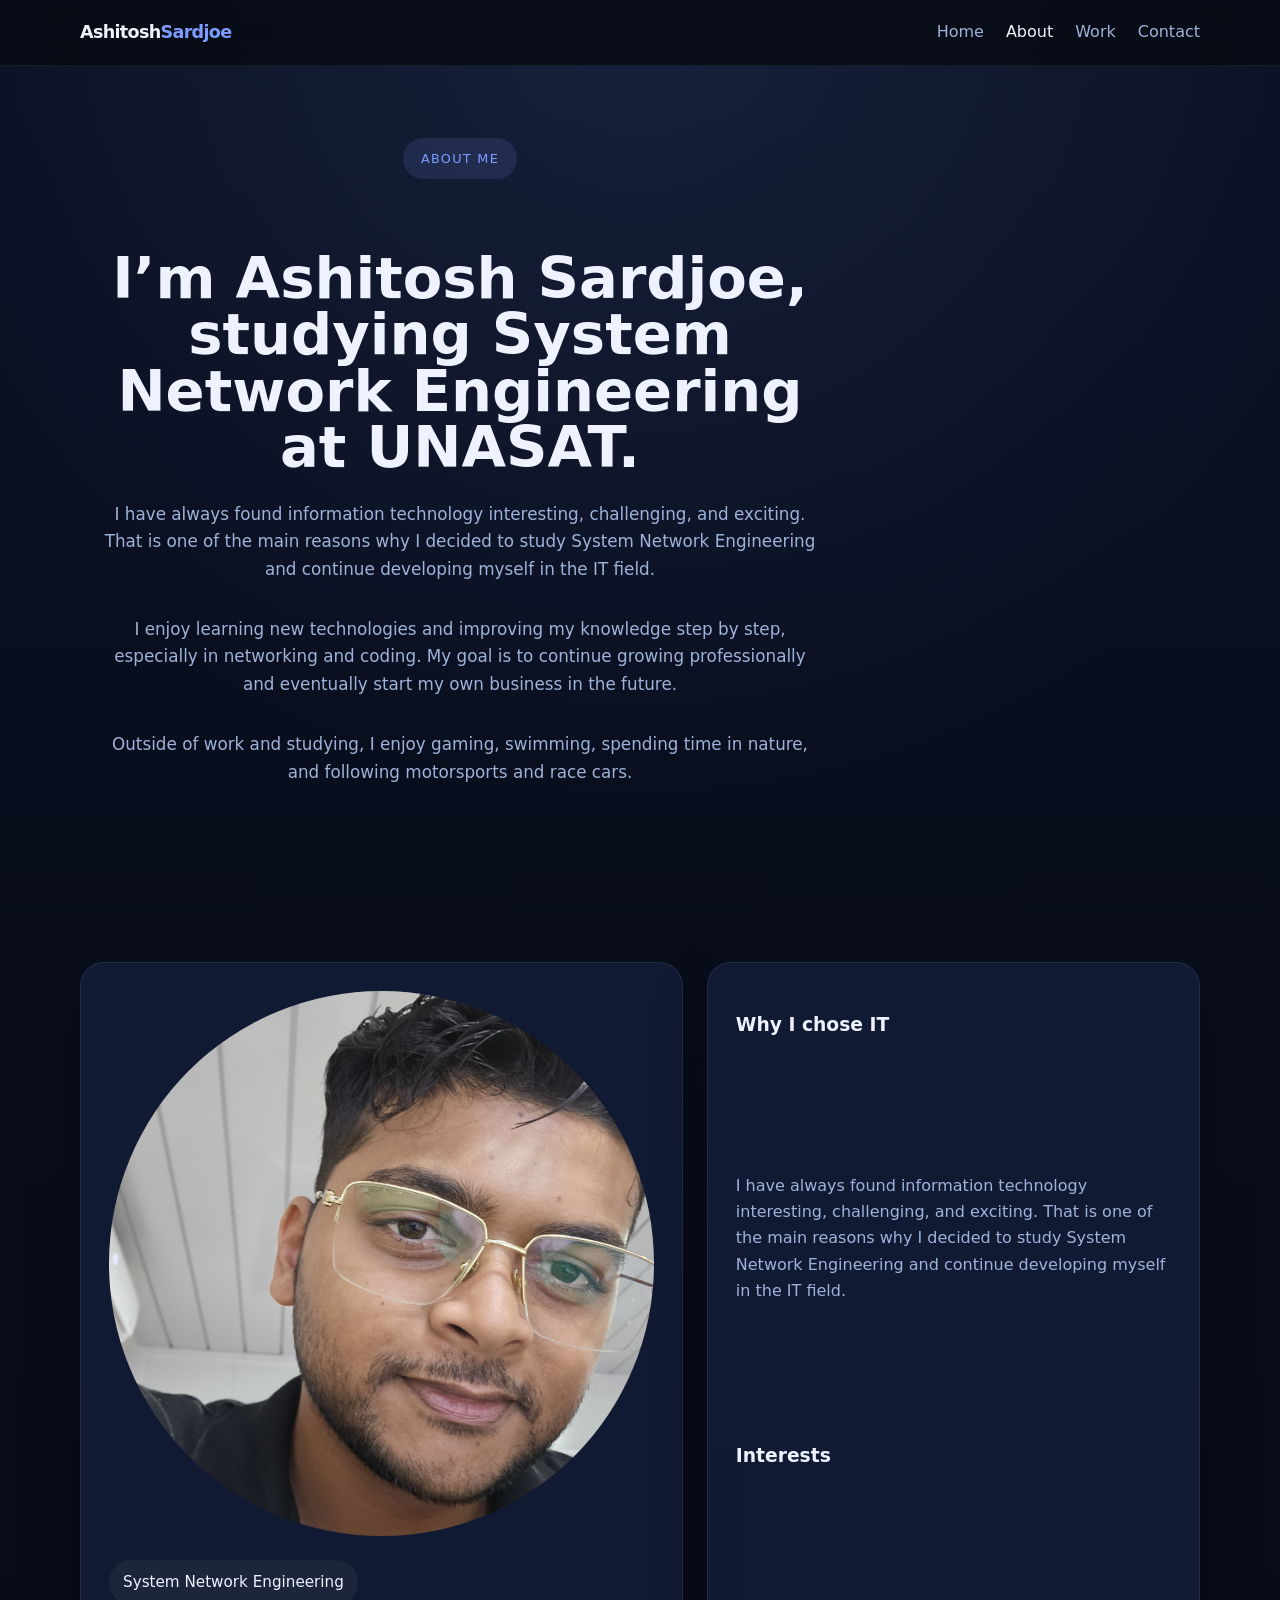
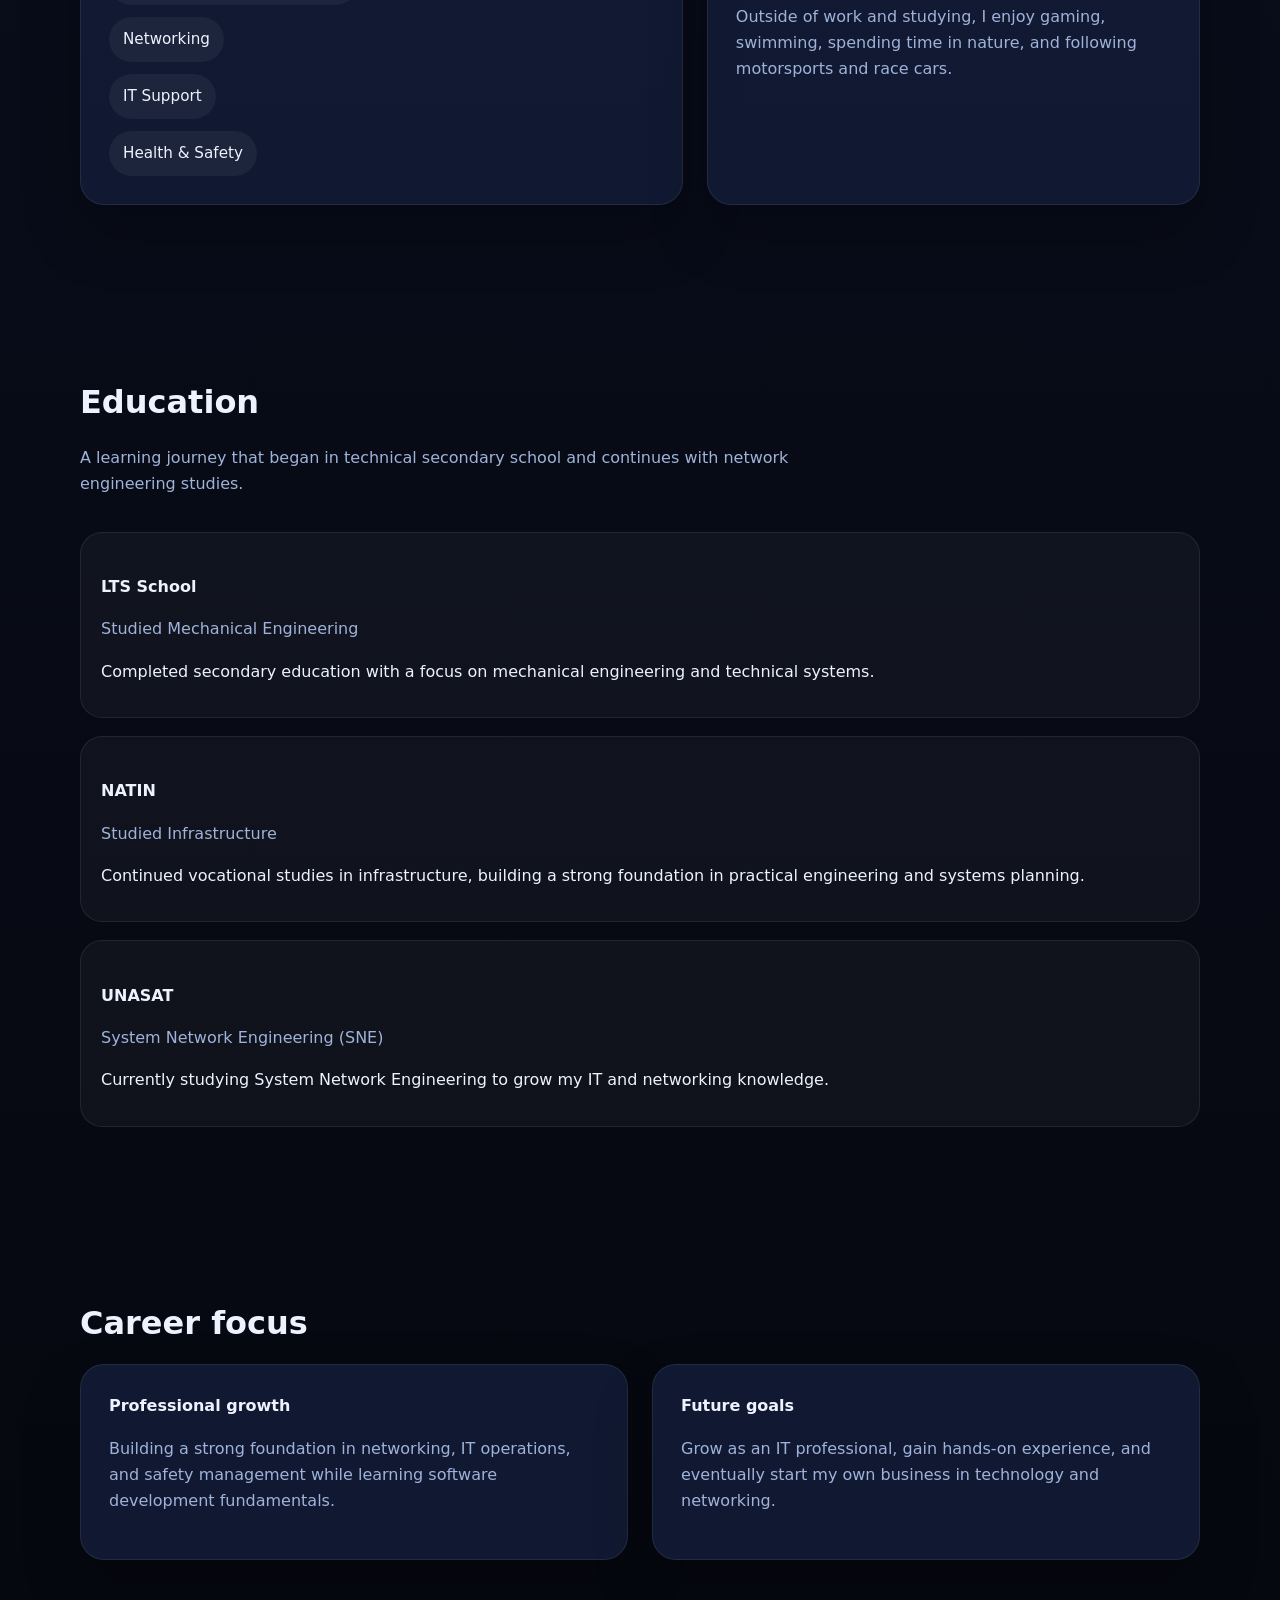
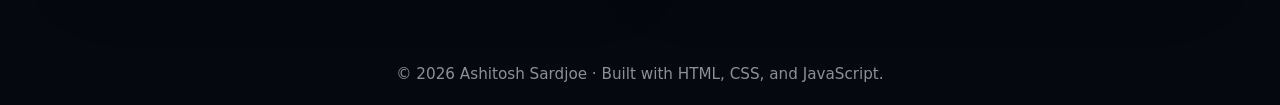
==== about.html @ ab6ee0f3 "Add files via upload" ====
<!DOCTYPE html>
<html lang="en">
<head>
  <meta charset="UTF-8" />
  <meta name="viewport" content="width=device-width, initial-scale=1.0" />
  <title>About | Portfolio</title>
  <link rel="stylesheet" href="css/main.css" />
</head>
<body>
  <header class="site-header">
    <div class="container navbar">
      <a class="brand" href="index.html">Ashitosh<span>Sardjoe</span></a>
      <button class="nav-toggle" type="button" aria-label="Toggle navigation">☰</button>
      <nav class="nav-links">
        <a href="index.html">Home</a>
        <a href="about.html" class="active">About</a>
        <a href="work.html">Work</a>
        <a href="contact.html">Contact</a>
      </nav>
    </div>
  </header>

  <main class="container">
    <section class="section">
      <div class="hero-content">
        <span class="eyebrow">About Me</span>
        <h1 class="hero-title">I’m Ashitosh Sardjoe, studying System Network Engineering at UNASAT.</h1>
        <p class="hero-text">I have always found information technology interesting, challenging, and exciting. That is one of the main reasons why I decided to study System Network Engineering and continue developing myself in the IT field.</p>
        <p class="hero-text">I enjoy learning new technologies and improving my knowledge step by step, especially in networking and coding. My goal is to continue growing professionally and eventually start my own business in the future.</p>
        <p class="hero-text">Outside of work and studying, I enjoy gaming, swimming, spending time in nature, and following motorsports and race cars.</p>
      </div>
    </section>

    <section class="section">
      <div class="profile-grid">
        <div class="profile-card">
          <img class="profile-photo" src="img/profile.jpg" alt="Ashitosh Sardjoe profile picture" />
          <div class="badge-list">
            <span class="badge">System Network Engineering</span>
            <span class="badge">Networking</span>
            <span class="badge">IT Support</span>
            <span class="badge">Health & Safety</span>
          </div>
        </div>

        <div class="profile-card">
          <h3>Why I chose IT</h3>
          <p>I have always found information technology interesting, challenging, and exciting. That is one of the main reasons why I decided to study System Network Engineering and continue developing myself in the IT field.</p>

          <h3>Interests</h3>
          <p>Outside of work and studying, I enjoy gaming, swimming, spending time in nature, and following motorsports and race cars.</p>
        </div>
      </div>
    </section>

    <section class="section">
      <h2 class="section-title">Education</h2>
      <p class="section-desc">A learning journey that began in technical secondary school and continues with network engineering studies.</p>
      <div class="timeline">
        <article class="timeline-item">
          <h4>LTS School</h4>
          <p class="timeline-meta">Studied Mechanical Engineering</p>
          <p>Completed secondary education with a focus on mechanical engineering and technical systems.</p>
        </article>
        <article class="timeline-item">
          <h4>NATIN</h4>
          <p class="timeline-meta">Studied Infrastructure</p>
          <p>Continued vocational studies in infrastructure, building a strong foundation in practical engineering and systems planning.</p>
        </article>
        <article class="timeline-item">
          <h4>UNASAT</h4>
          <p class="timeline-meta">System Network Engineering (SNE)</p>
          <p>Currently studying System Network Engineering to grow my IT and networking knowledge.</p>
        </article>
      </div>
    </section>

    <section class="section">
      <h2 class="section-title">Career focus</h2>
      <div class="grid grid-2">
        <div class="card">
          <strong>Professional growth</strong>
          <p>Building a strong foundation in networking, IT operations, and safety management while learning software development fundamentals.</p>
        </div>
        <div class="card">
          <strong>Future goals</strong>
          <p>Grow as an IT professional, gain hands-on experience, and eventually start my own business in technology and networking.</p>
        </div>
      </div>
    </section>
  </main>

  <footer class="footer">© 2026 Ashitosh Sardjoe · Built with HTML, CSS, and JavaScript.</footer>
  <script src="js/main.js"></script>
</body>
</html>
---- css/main.css ----
:root {
  --bg: #070b1c;
  --surface: rgba(19, 28, 54, 0.92);
  --surface-soft: rgba(255, 255, 255, 0.04);
  --surface-strong: rgba(255, 255, 255, 0.08);
  --text: #eef2ff;
  --muted: #9fb2d9;
  --accent: #7c9dff;
  --accent-strong: #9ab7ff;
  --radius: 24px;
  --shadow: 0 28px 60px rgba(0, 0, 0, 0.24);
  --border: rgba(255, 255, 255, 0.08);
  font-family: Inter, system-ui, -apple-system, BlinkMacSystemFont, "Segoe UI", sans-serif;
}

* {
  box-sizing: border-box;
}

html {
  scroll-behavior: smooth;
}

body {
  margin: 0;
  min-height: 100vh;
  background: radial-gradient(circle at top, rgba(124, 157, 255, 0.12), transparent 24%),
    linear-gradient(180deg, #0a1022 0%, #06080f 100%);
  color: var(--text);
  line-height: 1.65;
}

img {
  max-width: 100%;
  display: block;
}

a {
  color: inherit;
  text-decoration: none;
}

button,
input,
textarea {
  font: inherit;
}

.container {
  width: min(1120px, calc(100% - 32px));
  margin: 0 auto;
}

.site-header {
  position: sticky;
  top: 0;
  z-index: 10;
  backdrop-filter: blur(16px);
  background: rgba(6, 10, 17, 0.76);
  border-bottom: 1px solid rgba(255, 255, 255, 0.06);
}

.navbar {
  display: flex;
  align-items: center;
  justify-content: space-between;
  gap: 24px;
  padding: 18px 0;
}

.brand {
  font-weight: 800;
  font-size: 1.1rem;
  letter-spacing: -0.04em;
}

.brand span {
  color: var(--accent);
}

.nav-links {
  display: flex;
  gap: 22px;
  flex-wrap: wrap;
}

.nav-links a {
  color: var(--muted);
  font-weight: 500;
  transition: color 0.2s ease;
}

.nav-links a:hover,
.nav-links a.active {
  color: var(--text);
}

.nav-toggle {
  display: none;
  align-items: center;
  justify-content: center;
  width: 44px;
  height: 44px;
  border-radius: 14px;
  background: rgba(255, 255, 255, 0.06);
  border: 1px solid rgba(255, 255, 255, 0.08);
  color: var(--text);
  cursor: pointer;
}

.hero {
  min-height: calc(100vh - 84px);
  display: grid;
  place-items: center;
  padding: 80px 0 56px;
}

.hero-content {
  max-width: 760px;
  text-align: center;
}

.hero-profile {
  display: grid;
  gap: 32px;
  align-items: center;
}

.hero-copy {
  max-width: 640px;
}

.hero-image {
  width: min(320px, 100%);
  justify-self: center;
  box-shadow: 0 30px 60px rgba(0, 0, 0, 0.25);
  border: 1px solid rgba(255, 255, 255, 0.08);
}

.profile-photo {
  width: 100%;
  aspect-ratio: 1 / 1;
  object-fit: cover;
  border-radius: 50%;
}

.eyebrow {
  display: inline-flex;
  padding: 10px 18px;
  border-radius: 999px;
  background: rgba(124, 157, 255, 0.12);
  color: var(--accent);
  letter-spacing: 0.1em;
  text-transform: uppercase;
  font-size: 0.8rem;
  margin-bottom: 24px;
}

.hero-title {
  font-size: clamp(2.9rem, 4.5vw, 4.8rem);
  margin-bottom: 24px;
  line-height: 0.98;
}

.hero-title span {
  color: var(--accent);
}

.hero-text {
  color: var(--muted);
  font-size: 1.05rem;
  max-width: 720px;
  margin: 0 auto 32px;
}

.button-row {
  display: inline-flex;
  gap: 14px;
  flex-wrap: wrap;
  justify-content: center;
}

.button,
.button-outline {
  display: inline-flex;
  align-items: center;
  justify-content: center;
  gap: 10px;
  border-radius: 999px;
  padding: 14px 24px;
  border: none;
  cursor: pointer;
  transition: transform 0.2s ease, background 0.2s ease;
}

.button {
  background: var(--accent);
  color: #081025;
  font-weight: 700;
}

.button:hover,
.button-outline:hover {
  transform: translateY(-2px);
}

.button-outline {
  background: rgba(255, 255, 255, 0.06);
  border: 1px solid rgba(255, 255, 255, 0.1);
  color: var(--text);
}

.section {
  padding: 72px 0;
}

.section-title {
  font-size: clamp(2rem, 2.5vw, 2.6rem);
  margin-bottom: 14px;
}

.section-desc {
  color: var(--muted);
  max-width: 760px;
  margin-bottom: 34px;
}

.grid {
  display: grid;
  gap: 24px;
}

@media (min-width: 720px) {
  .grid-2 {
    grid-template-columns: repeat(2, minmax(0, 1fr));
  }

  .grid-3 {
    grid-template-columns: repeat(3, minmax(0, 1fr));
  }
}

.card,
.panel,
.profile-card,
.project-card,
.contact-panel {
  background: var(--surface);
  border: 1px solid var(--border);
  border-radius: var(--radius);
  box-shadow: var(--shadow);
}

.card,
.panel,
.profile-card,
.project-card {
  padding: 28px;
}

.card strong,
.profile-card h3,
.project-card h3,
.contact-panel h3 {
  display: block;
  margin-bottom: 14px;
}

.card p,
.panel p,
.profile-card p,
.project-card p,
.contact-panel p {
  color: var(--muted);
}

.badge-list,
.tech-list,
.skill-list,
.contact-list,
.education-list {
  list-style: none;
  padding: 0;
  margin: 0;
  display: grid;
  gap: 12px;
}

.badge,
.tech-pill,
.contact-item,
.education-item {
  display: inline-flex;
  align-items: center;
  gap: 10px;
  border-radius: 999px;
  padding: 10px 14px;
  background: rgba(255, 255, 255, 0.05);
  color: var(--text);
  font-size: 0.95rem;
}

.skill-list {
  grid-template-columns: repeat(auto-fit, minmax(170px, 1fr));
}

.badge {
  width: fit-content;
}

.profile-card {
  display: grid;
  gap: 24px;
}

.profile-card img {
  width: 100%;
  object-fit: cover;
}

.profile-grid {
  display: grid;
  gap: 24px;
}

@media (min-width: 900px) {
  .hero-profile {
    grid-template-columns: 1.3fr 0.9fr;
    text-align: left;
  }

  .hero-copy {
    margin: 0;
  }

  .profile-grid {
    grid-template-columns: 1.1fr 0.9fr;
  }
}

.experience-card {
  padding: 24px;
}

.experience-card h3 {
  margin-bottom: 8px;
}

.experience-meta {
  color: var(--accent);
  margin-bottom: 10px;
}

.timeline {
  display: grid;
  gap: 18px;
}

.timeline-item {
  background: rgba(255, 255, 255, 0.04);
  border: 1px solid rgba(255, 255, 255, 0.08);
  border-radius: 22px;
  padding: 20px;
}

.timeline-item h4 {
  margin-bottom: 8px;
}

.timeline-item p {
  margin-bottom: 12px;
}

.timeline-meta {
  color: var(--muted);
}

.project-card {
  display: grid;
  gap: 18px;
}

.project-card img {
  border-radius: 20px;
  min-height: 180px;
  object-fit: cover;
}

.project-info {
  display: grid;
  gap: 10px;
}

.project-footer {
  display: flex;
  align-items: center;
  justify-content: space-between;
  flex-wrap: wrap;
  gap: 14px;
}

.project-link {
  color: var(--accent);
  font-weight: 700;
}

.contact-panel {
  display: grid;
  gap: 20px;
  padding: 32px;
}

.contact-grid {
  display: grid;
  gap: 24px;
}

@media (min-width: 860px) {
  .contact-grid {
    grid-template-columns: 1.08fr 0.92fr;
  }
}

.form-row {
  display: grid;
  gap: 18px;
}

.form-row-2 {
  grid-template-columns: repeat(2, minmax(0, 1fr));
}

.form-group {
  display: grid;
  gap: 10px;
}

.form-group label {
  font-weight: 600;
}

.form-group input,
.form-group textarea {
  width: 100%;
  border-radius: 18px;
  border: 1px solid rgba(255, 255, 255, 0.12);
  background: rgba(255, 255, 255, 0.04);
  color: var(--text);
  padding: 14px 16px;
  outline: none;
}

.form-group textarea {
  min-height: 160px;
  resize: vertical;
}

.form-submit {
  width: fit-content;
  background: var(--accent);
  color: #081025;
  border: none;
  border-radius: 999px;
  padding: 14px 26px;
  font-weight: 700;
  cursor: pointer;
}

.form-success {
  color: #b5f1c2;
  margin-top: 10px;
}

.footer {
  text-align: center;
  padding: 30px 0 18px;
  color: rgba(255, 255, 255, 0.55);
  font-size: 0.95rem;
}

.section-divider {
  height: 1px;
  background: rgba(255, 255, 255, 0.06);
  border: none;
}

@media (max-width: 780px) {
  .navbar {
    flex-wrap: wrap;
  }

  .nav-toggle {
    display: inline-flex;
  }

  .nav-links {
    width: 100%;
    gap: 16px;
    flex-direction: column;
    max-height: 0;
    overflow: hidden;
    transition: max-height 0.3s ease;
  }

  .nav-links.open {
    max-height: 260px;
  }

  .hero {
    padding-top: 60px;
  }

  .form-row-2 {
    grid-template-columns: 1fr;
  }
}
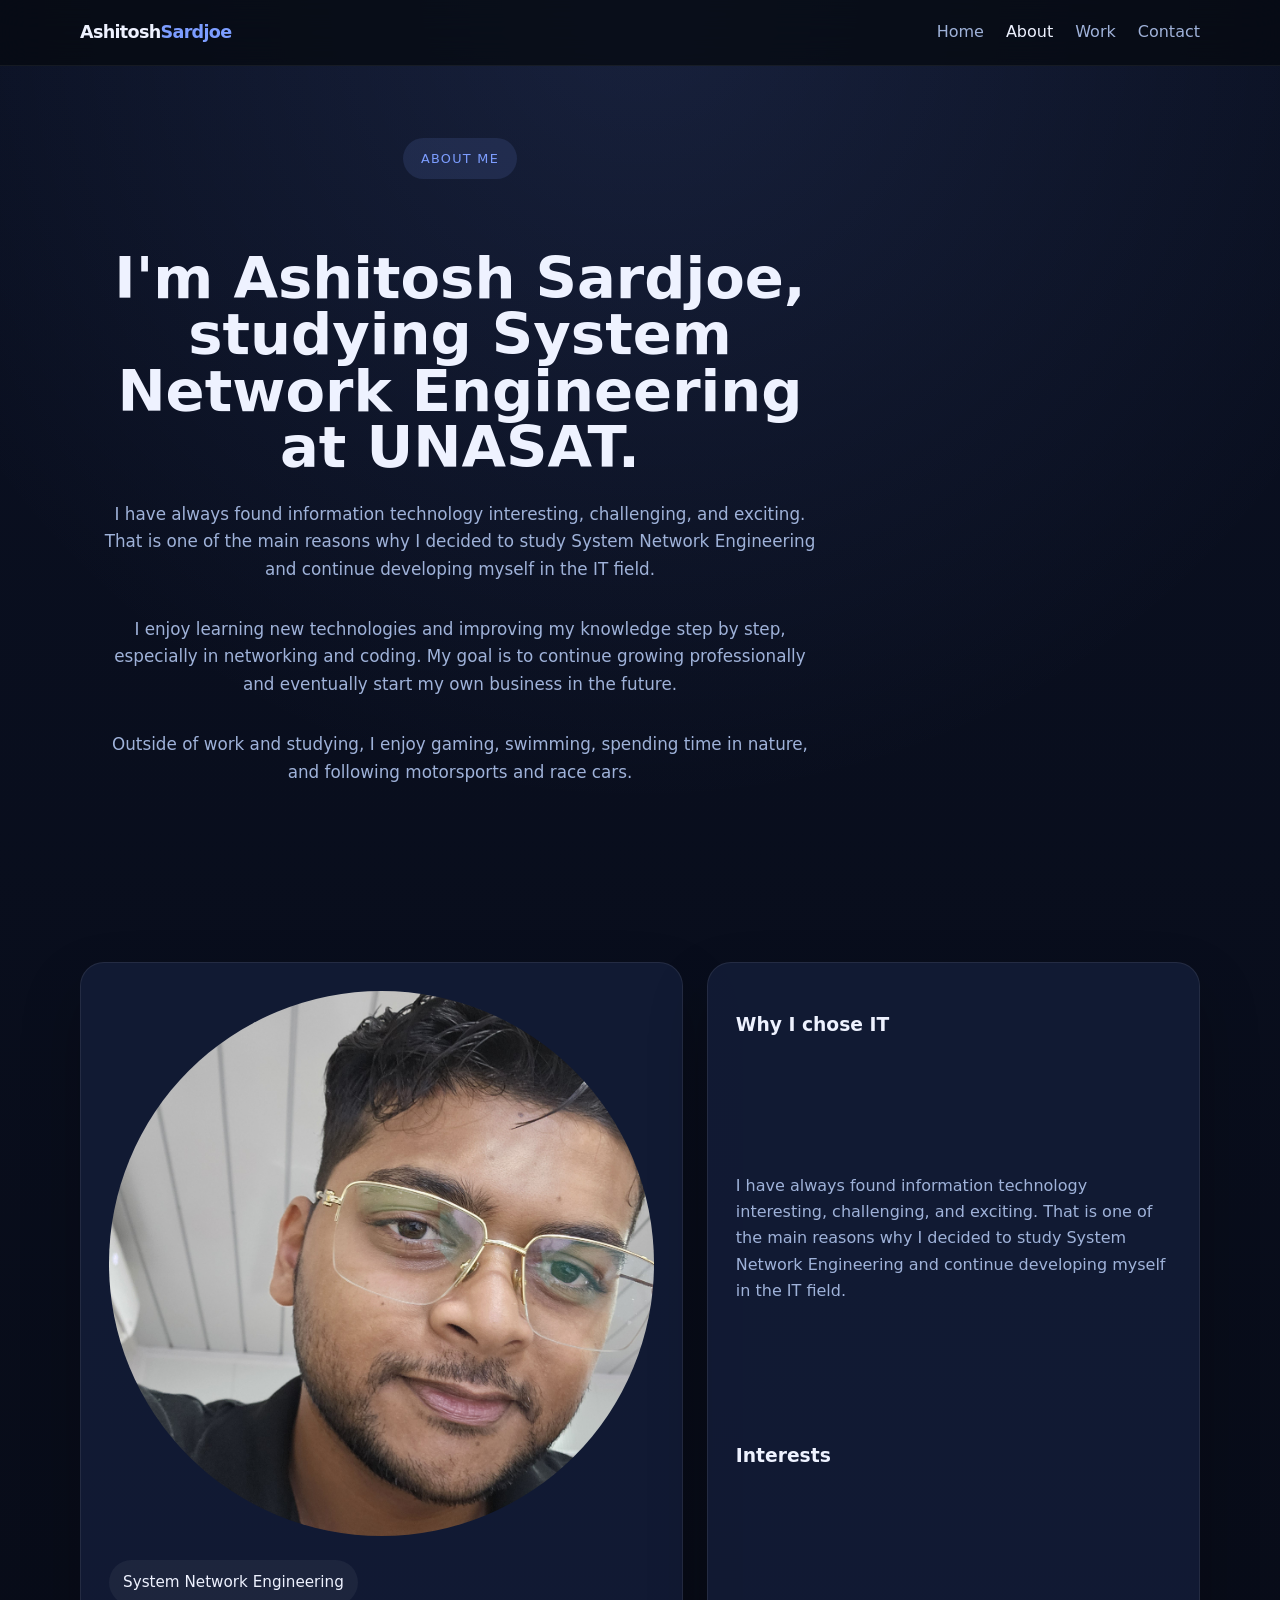
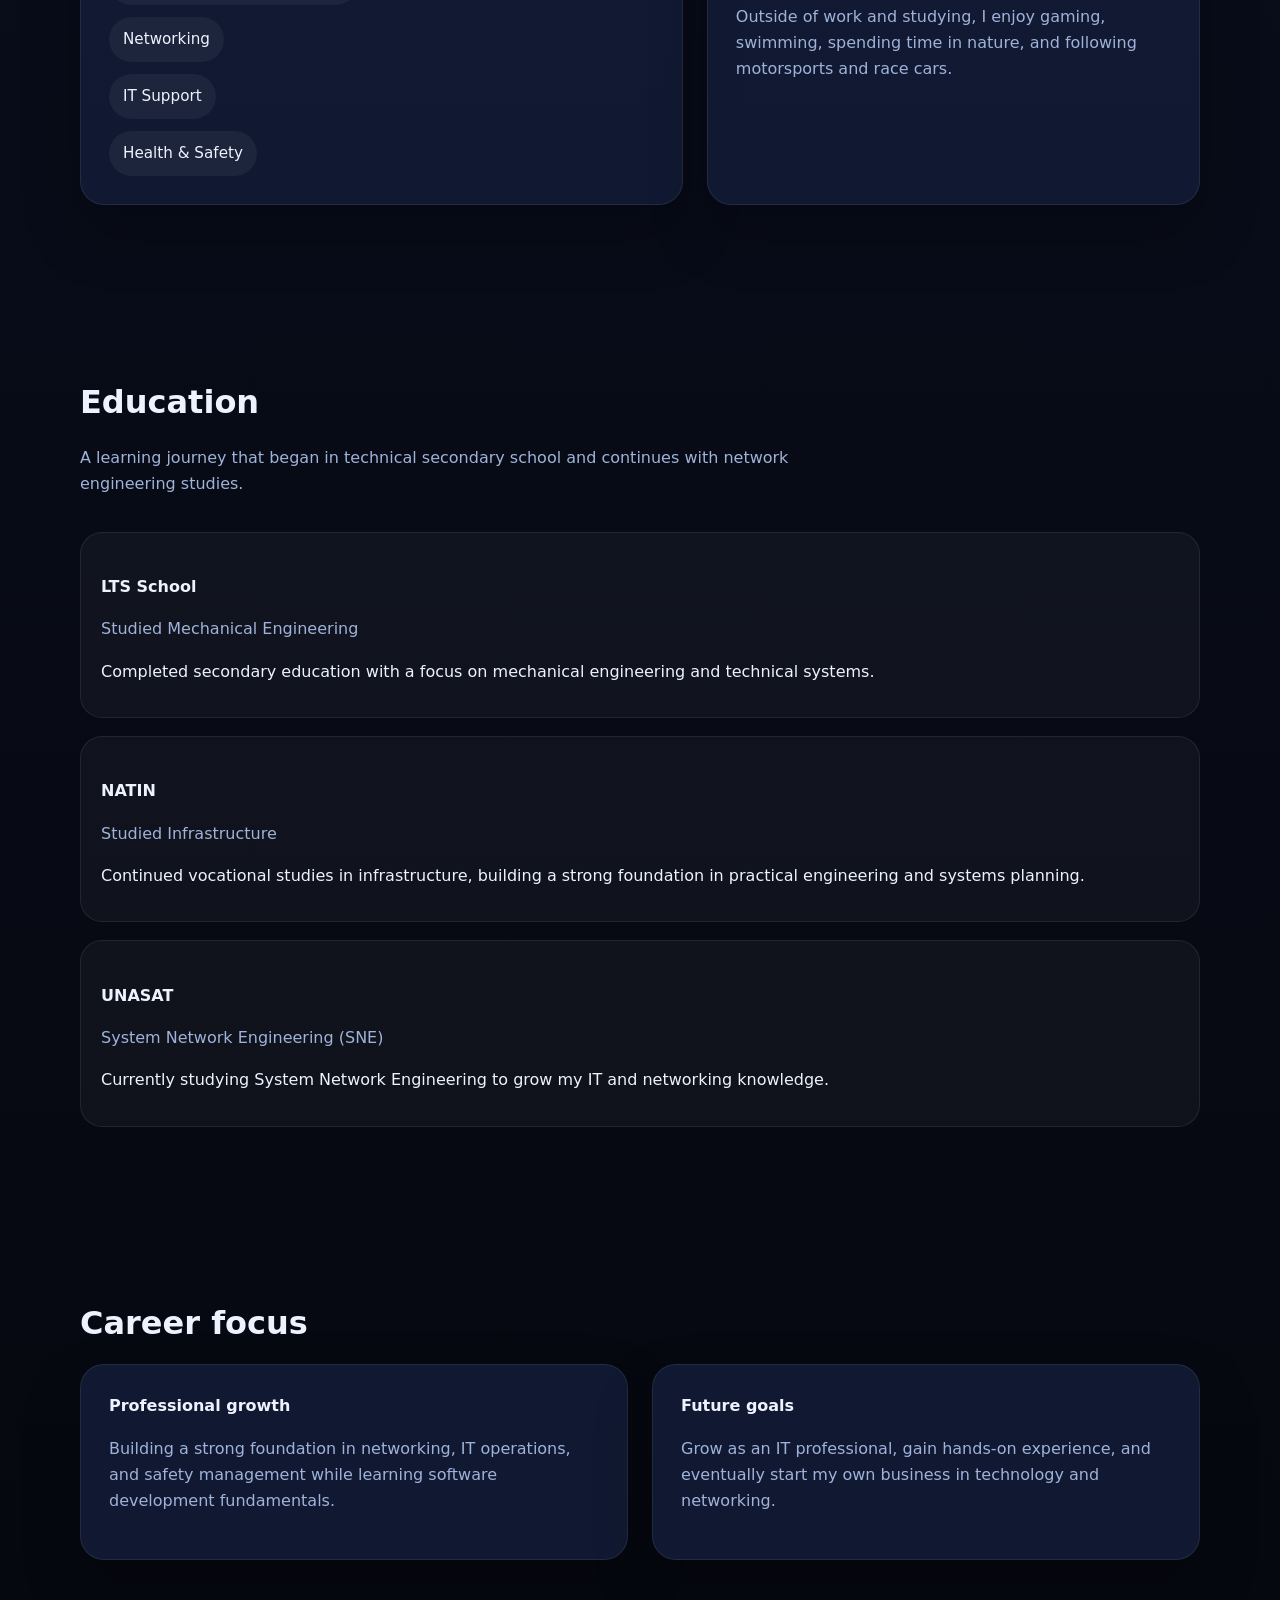
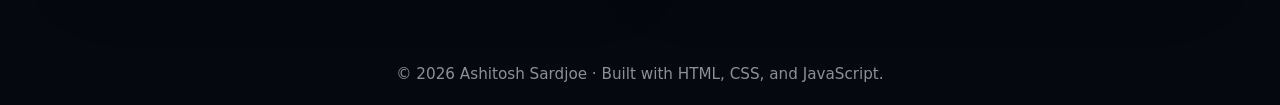
==== commit d08d940c: "Add files via upload" ====
--- a/about.html
+++ b/about.html
@@ -4,7 +4,7 @@
   <meta charset="UTF-8" />
   <meta name="viewport" content="width=device-width, initial-scale=1.0" />
   <title>About | Portfolio</title>
-  <link rel="stylesheet" href="css/main.css" />
+  <link rel="stylesheet" href="main.css" />
 </head>
 <body>
   <header class="site-header">
@@ -24,7 +24,7 @@
     <section class="section">
       <div class="hero-content">
         <span class="eyebrow">About Me</span>
-        <h1 class="hero-title">I’m Ashitosh Sardjoe, studying System Network Engineering at UNASAT.</h1>
+        <h1 class="hero-title">I'm Ashitosh Sardjoe, studying System Network Engineering at UNASAT.</h1>
         <p class="hero-text">I have always found information technology interesting, challenging, and exciting. That is one of the main reasons why I decided to study System Network Engineering and continue developing myself in the IT field.</p>
         <p class="hero-text">I enjoy learning new technologies and improving my knowledge step by step, especially in networking and coding. My goal is to continue growing professionally and eventually start my own business in the future.</p>
         <p class="hero-text">Outside of work and studying, I enjoy gaming, swimming, spending time in nature, and following motorsports and race cars.</p>
@@ -34,7 +34,7 @@
     <section class="section">
       <div class="profile-grid">
         <div class="profile-card">
-          <img class="profile-photo" src="img/profile.jpg" alt="Ashitosh Sardjoe profile picture" />
+          <img class="profile-photo" src="profile.jpg" alt="Ashitosh Sardjoe profile picture" />
           <div class="badge-list">
             <span class="badge">System Network Engineering</span>
             <span class="badge">Networking</span>
@@ -91,6 +91,6 @@
   </main>
 
   <footer class="footer">© 2026 Ashitosh Sardjoe · Built with HTML, CSS, and JavaScript.</footer>
-  <script src="js/main.js"></script>
+  <script src="main.js"></script>
 </body>
 </html>
--- a/main.css
+++ b/main.css
@@ -0,0 +1,516 @@
+:root {
+  --bg: #070b1c;
+  --surface: rgba(19, 28, 54, 0.92);
+  --surface-soft: rgba(255, 255, 255, 0.04);
+  --surface-strong: rgba(255, 255, 255, 0.08);
+  --text: #eef2ff;
+  --muted: #9fb2d9;
+  --accent: #7c9dff;
+  --accent-strong: #9ab7ff;
+  --radius: 24px;
+  --shadow: 0 28px 60px rgba(0, 0, 0, 0.24);
+  --border: rgba(255, 255, 255, 0.08);
+  font-family: Inter, system-ui, -apple-system, BlinkMacSystemFont, "Segoe UI", sans-serif;
+}
+
+* {
+  box-sizing: border-box;
+}
+
+html {
+  scroll-behavior: smooth;
+}
+
+body {
+  margin: 0;
+  min-height: 100vh;
+  background: radial-gradient(circle at top, rgba(124, 157, 255, 0.12), transparent 24%),
+    linear-gradient(180deg, #0a1022 0%, #06080f 100%);
+  color: var(--text);
+  line-height: 1.65;
+}
+
+img {
+  max-width: 100%;
+  display: block;
+}
+
+a {
+  color: inherit;
+  text-decoration: none;
+}
+
+button,
+input,
+textarea {
+  font: inherit;
+}
+
+.container {
+  width: min(1120px, calc(100% - 32px));
+  margin: 0 auto;
+}
+
+.site-header {
+  position: sticky;
+  top: 0;
+  z-index: 10;
+  backdrop-filter: blur(16px);
+  background: rgba(6, 10, 17, 0.76);
+  border-bottom: 1px solid rgba(255, 255, 255, 0.06);
+}
+
+.navbar {
+  display: flex;
+  align-items: center;
+  justify-content: space-between;
+  gap: 24px;
+  padding: 18px 0;
+}
+
+.brand {
+  font-weight: 800;
+  font-size: 1.1rem;
+  letter-spacing: -0.04em;
+}
+
+.brand span {
+  color: var(--accent);
+}
+
+.nav-links {
+  display: flex;
+  gap: 22px;
+  flex-wrap: wrap;
+}
+
+.nav-links a {
+  color: var(--muted);
+  font-weight: 500;
+  transition: color 0.2s ease;
+}
+
+.nav-links a:hover,
+.nav-links a.active {
+  color: var(--text);
+}
+
+.nav-toggle {
+  display: none;
+  align-items: center;
+  justify-content: center;
+  width: 44px;
+  height: 44px;
+  border-radius: 14px;
+  background: rgba(255, 255, 255, 0.06);
+  border: 1px solid rgba(255, 255, 255, 0.08);
+  color: var(--text);
+  cursor: pointer;
+}
+
+.hero {
+  min-height: calc(100vh - 84px);
+  display: grid;
+  place-items: center;
+  padding: 80px 0 56px;
+}
+
+.hero-content {
+  max-width: 760px;
+  text-align: center;
+}
+
+.hero-profile {
+  display: grid;
+  gap: 32px;
+  align-items: center;
+}
+
+.hero-copy {
+  max-width: 640px;
+}
+
+.hero-image {
+  width: min(320px, 100%);
+  justify-self: center;
+  box-shadow: 0 30px 60px rgba(0, 0, 0, 0.25);
+  border: 1px solid rgba(255, 255, 255, 0.08);
+}
+
+.profile-photo {
+  width: 100%;
+  aspect-ratio: 1 / 1;
+  object-fit: cover;
+  border-radius: 50%;
+}
+
+.eyebrow {
+  display: inline-flex;
+  padding: 10px 18px;
+  border-radius: 999px;
+  background: rgba(124, 157, 255, 0.12);
+  color: var(--accent);
+  letter-spacing: 0.1em;
+  text-transform: uppercase;
+  font-size: 0.8rem;
+  margin-bottom: 24px;
+}
+
+.hero-title {
+  font-size: clamp(2.9rem, 4.5vw, 4.8rem);
+  margin-bottom: 24px;
+  line-height: 0.98;
+}
+
+.hero-title span {
+  color: var(--accent);
+}
+
+.hero-text {
+  color: var(--muted);
+  font-size: 1.05rem;
+  max-width: 720px;
+  margin: 0 auto 32px;
+}
+
+.button-row {
+  display: inline-flex;
+  gap: 14px;
+  flex-wrap: wrap;
+  justify-content: center;
+}
+
+.button,
+.button-outline {
+  display: inline-flex;
+  align-items: center;
+  justify-content: center;
+  gap: 10px;
+  border-radius: 999px;
+  padding: 14px 24px;
+  border: none;
+  cursor: pointer;
+  transition: transform 0.2s ease, background 0.2s ease;
+}
+
+.button {
+  background: var(--accent);
+  color: #081025;
+  font-weight: 700;
+}
+
+.button:hover,
+.button-outline:hover {
+  transform: translateY(-2px);
+}
+
+.button-outline {
+  background: rgba(255, 255, 255, 0.06);
+  border: 1px solid rgba(255, 255, 255, 0.1);
+  color: var(--text);
+}
+
+.section {
+  padding: 72px 0;
+}
+
+.section-title {
+  font-size: clamp(2rem, 2.5vw, 2.6rem);
+  margin-bottom: 14px;
+}
+
+.section-desc {
+  color: var(--muted);
+  max-width: 760px;
+  margin-bottom: 34px;
+}
+
+.grid {
+  display: grid;
+  gap: 24px;
+}
+
+@media (min-width: 720px) {
+  .grid-2 {
+    grid-template-columns: repeat(2, minmax(0, 1fr));
+  }
+
+  .grid-3 {
+    grid-template-columns: repeat(3, minmax(0, 1fr));
+  }
+}
+
+.card,
+.panel,
+.profile-card,
+.project-card,
+.contact-panel {
+  background: var(--surface);
+  border: 1px solid var(--border);
+  border-radius: var(--radius);
+  box-shadow: var(--shadow);
+}
+
+.card,
+.panel,
+.profile-card,
+.project-card {
+  padding: 28px;
+}
+
+.card strong,
+.profile-card h3,
+.project-card h3,
+.contact-panel h3 {
+  display: block;
+  margin-bottom: 14px;
+}
+
+.card p,
+.panel p,
+.profile-card p,
+.project-card p,
+.contact-panel p {
+  color: var(--muted);
+}
+
+.badge-list,
+.tech-list,
+.skill-list,
+.contact-list,
+.education-list {
+  list-style: none;
+  padding: 0;
+  margin: 0;
+  display: grid;
+  gap: 12px;
+}
+
+.badge,
+.tech-pill,
+.contact-item,
+.education-item {
+  display: inline-flex;
+  align-items: center;
+  gap: 10px;
+  border-radius: 999px;
+  padding: 10px 14px;
+  background: rgba(255, 255, 255, 0.05);
+  color: var(--text);
+  font-size: 0.95rem;
+}
+
+.skill-list {
+  grid-template-columns: repeat(auto-fit, minmax(170px, 1fr));
+}
+
+.badge {
+  width: fit-content;
+}
+
+.profile-card {
+  display: grid;
+  gap: 24px;
+}
+
+.profile-card img {
+  width: 100%;
+  object-fit: cover;
+}
+
+.profile-grid {
+  display: grid;
+  gap: 24px;
+}
+
+@media (min-width: 900px) {
+  .hero-profile {
+    grid-template-columns: 1.3fr 0.9fr;
+    text-align: left;
+  }
+
+  .hero-copy {
+    margin: 0;
+  }
+
+  .profile-grid {
+    grid-template-columns: 1.1fr 0.9fr;
+  }
+}
+
+.experience-card {
+  padding: 24px;
+}
+
+.experience-card h3 {
+  margin-bottom: 8px;
+}
+
+.experience-meta {
+  color: var(--accent);
+  margin-bottom: 10px;
+}
+
+.timeline {
+  display: grid;
+  gap: 18px;
+}
+
+.timeline-item {
+  background: rgba(255, 255, 255, 0.04);
+  border: 1px solid rgba(255, 255, 255, 0.08);
+  border-radius: 22px;
+  padding: 20px;
+}
+
+.timeline-item h4 {
+  margin-bottom: 8px;
+}
+
+.timeline-item p {
+  margin-bottom: 12px;
+}
+
+.timeline-meta {
+  color: var(--muted);
+}
+
+.project-card {
+  display: grid;
+  gap: 18px;
+}
+
+.project-card img {
+  border-radius: 20px;
+  min-height: 180px;
+  object-fit: cover;
+}
+
+.project-info {
+  display: grid;
+  gap: 10px;
+}
+
+.project-footer {
+  display: flex;
+  align-items: center;
+  justify-content: space-between;
+  flex-wrap: wrap;
+  gap: 14px;
+}
+
+.project-link {
+  color: var(--accent);
+  font-weight: 700;
+}
+
+.contact-panel {
+  display: grid;
+  gap: 20px;
+  padding: 32px;
+}
+
+.contact-grid {
+  display: grid;
+  gap: 24px;
+}
+
+@media (min-width: 860px) {
+  .contact-grid {
+    grid-template-columns: 1.08fr 0.92fr;
+  }
+}
+
+.form-row {
+  display: grid;
+  gap: 18px;
+}
+
+.form-row-2 {
+  grid-template-columns: repeat(2, minmax(0, 1fr));
+}
+
+.form-group {
+  display: grid;
+  gap: 10px;
+}
+
+.form-group label {
+  font-weight: 600;
+}
+
+.form-group input,
+.form-group textarea {
+  width: 100%;
+  border-radius: 18px;
+  border: 1px solid rgba(255, 255, 255, 0.12);
+  background: rgba(255, 255, 255, 0.04);
+  color: var(--text);
+  padding: 14px 16px;
+  outline: none;
+}
+
+.form-group textarea {
+  min-height: 160px;
+  resize: vertical;
+}
+
+.form-submit {
+  width: fit-content;
+  background: var(--accent);
+  color: #081025;
+  border: none;
+  border-radius: 999px;
+  padding: 14px 26px;
+  font-weight: 700;
+  cursor: pointer;
+}
+
+.form-success {
+  color: #b5f1c2;
+  margin-top: 10px;
+}
+
+.footer {
+  text-align: center;
+  padding: 30px 0 18px;
+  color: rgba(255, 255, 255, 0.55);
+  font-size: 0.95rem;
+}
+
+.section-divider {
+  height: 1px;
+  background: rgba(255, 255, 255, 0.06);
+  border: none;
+}
+
+@media (max-width: 780px) {
+  .navbar {
+    flex-wrap: wrap;
+  }
+
+  .nav-toggle {
+    display: inline-flex;
+  }
+
+  .nav-links {
+    width: 100%;
+    gap: 16px;
+    flex-direction: column;
+    max-height: 0;
+    overflow: hidden;
+    transition: max-height 0.3s ease;
+  }
+
+  .nav-links.open {
+    max-height: 260px;
+  }
+
+  .hero {
+    padding-top: 60px;
+  }
+
+  .form-row-2 {
+    grid-template-columns: 1fr;
+  }
+}
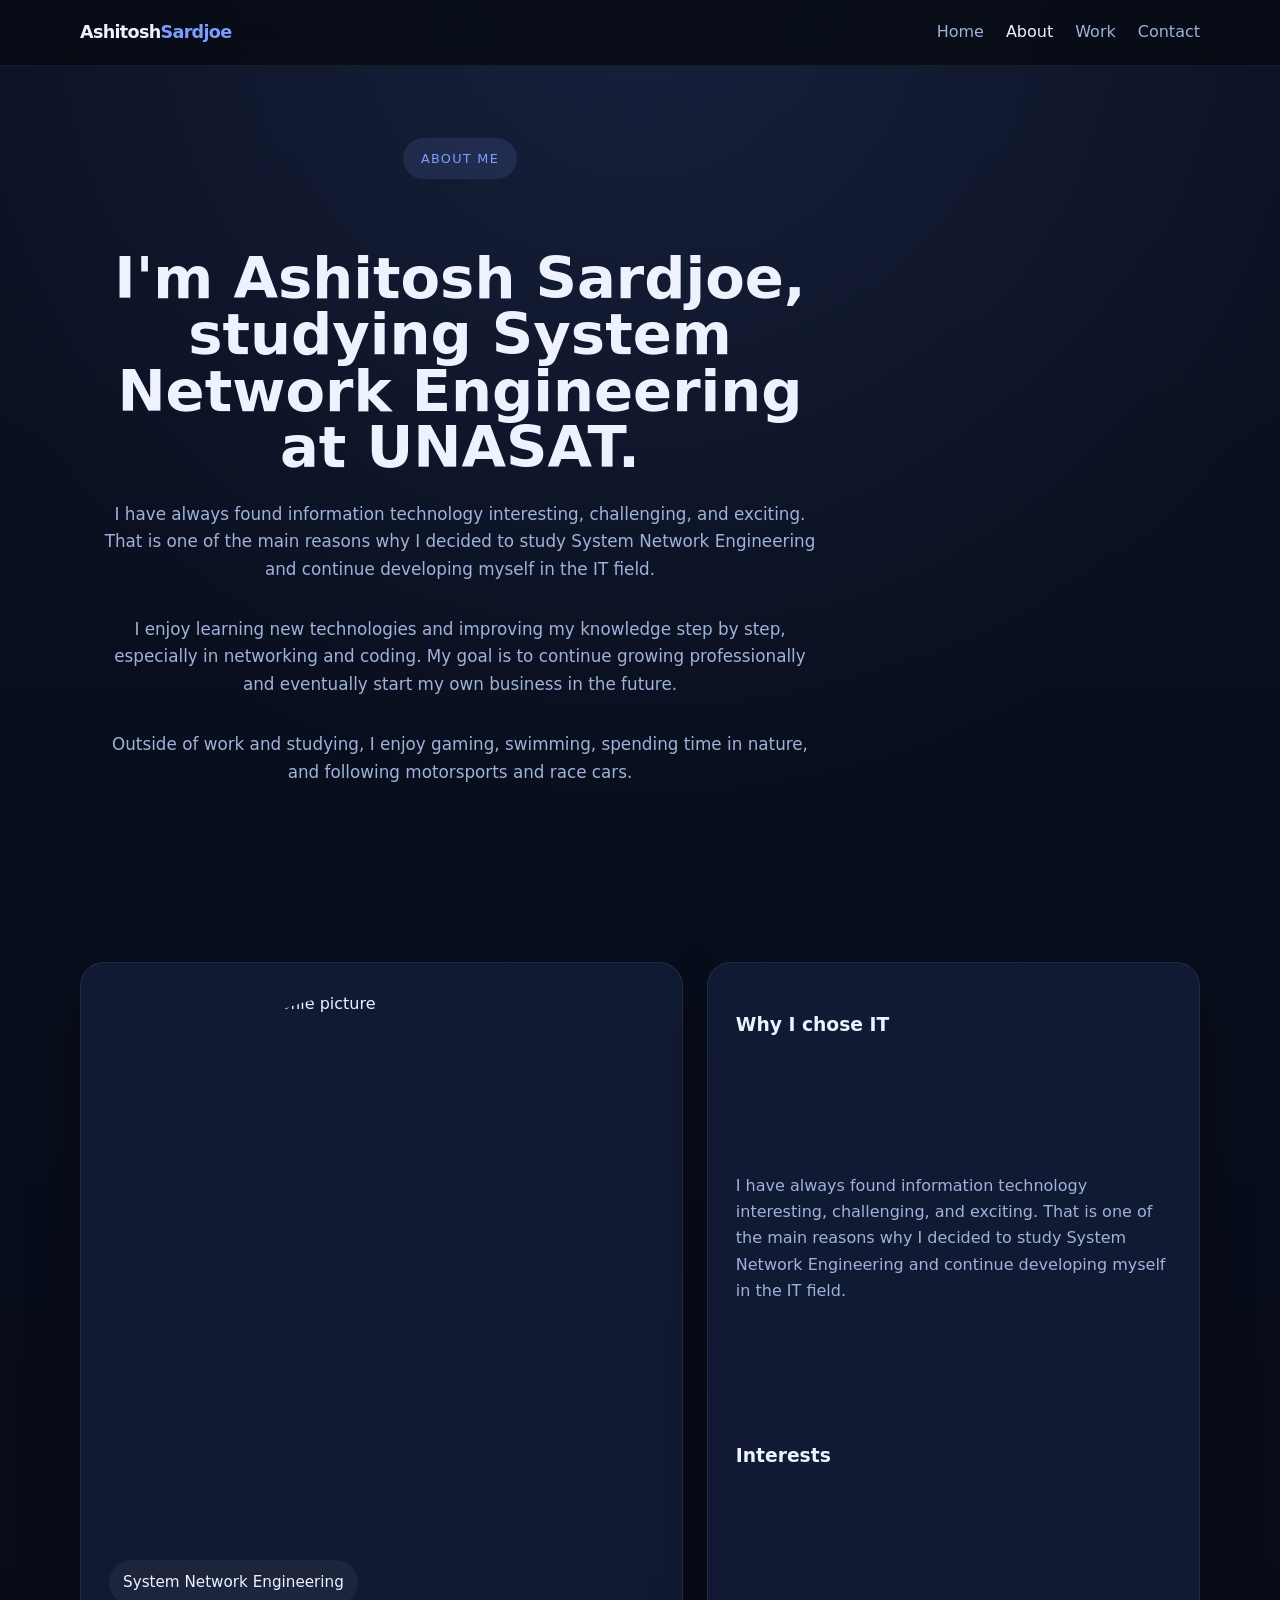
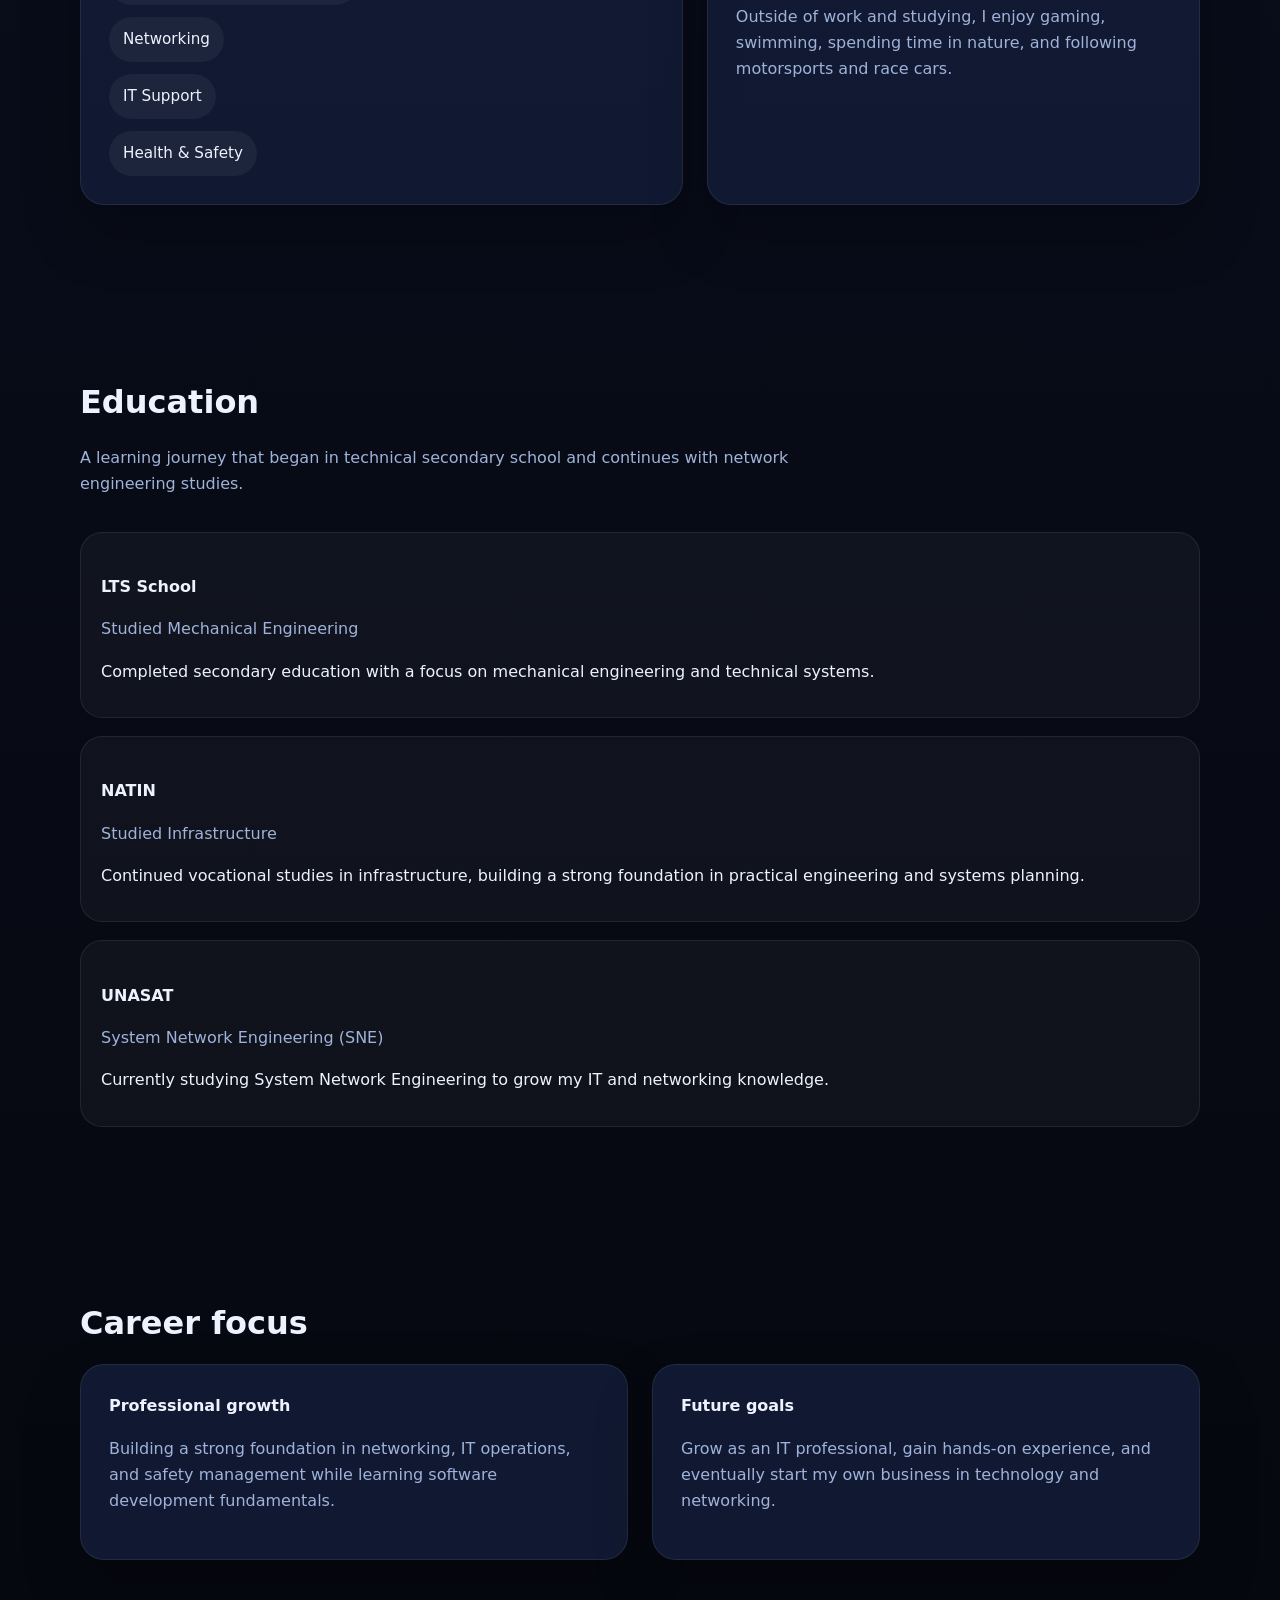
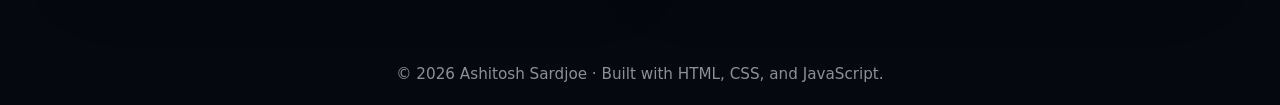
==== commit ec1a8c08: "Add files via upload" ====
--- a/about.html
+++ b/about.html
@@ -4,7 +4,7 @@
   <meta charset="UTF-8" />
   <meta name="viewport" content="width=device-width, initial-scale=1.0" />
   <title>About | Portfolio</title>
-  <link rel="stylesheet" href="main.css" />
+  <link rel="stylesheet" href="./css/main.css" />
 </head>
 <body>
   <header class="site-header">
--- a/css/main.css
+++ b/css/main.css
@@ -0,0 +1,516 @@
+:root {
+  --bg: #070b1c;
+  --surface: rgba(19, 28, 54, 0.92);
+  --surface-soft: rgba(255, 255, 255, 0.04);
+  --surface-strong: rgba(255, 255, 255, 0.08);
+  --text: #eef2ff;
+  --muted: #9fb2d9;
+  --accent: #7c9dff;
+  --accent-strong: #9ab7ff;
+  --radius: 24px;
+  --shadow: 0 28px 60px rgba(0, 0, 0, 0.24);
+  --border: rgba(255, 255, 255, 0.08);
+  font-family: Inter, system-ui, -apple-system, BlinkMacSystemFont, "Segoe UI", sans-serif;
+}
+
+* {
+  box-sizing: border-box;
+}
+
+html {
+  scroll-behavior: smooth;
+}
+
+body {
+  margin: 0;
+  min-height: 100vh;
+  background: radial-gradient(circle at top, rgba(124, 157, 255, 0.12), transparent 24%),
+    linear-gradient(180deg, #0a1022 0%, #06080f 100%);
+  color: var(--text);
+  line-height: 1.65;
+}
+
+img {
+  max-width: 100%;
+  display: block;
+}
+
+a {
+  color: inherit;
+  text-decoration: none;
+}
+
+button,
+input,
+textarea {
+  font: inherit;
+}
+
+.container {
+  width: min(1120px, calc(100% - 32px));
+  margin: 0 auto;
+}
+
+.site-header {
+  position: sticky;
+  top: 0;
+  z-index: 10;
+  backdrop-filter: blur(16px);
+  background: rgba(6, 10, 17, 0.76);
+  border-bottom: 1px solid rgba(255, 255, 255, 0.06);
+}
+
+.navbar {
+  display: flex;
+  align-items: center;
+  justify-content: space-between;
+  gap: 24px;
+  padding: 18px 0;
+}
+
+.brand {
+  font-weight: 800;
+  font-size: 1.1rem;
+  letter-spacing: -0.04em;
+}
+
+.brand span {
+  color: var(--accent);
+}
+
+.nav-links {
+  display: flex;
+  gap: 22px;
+  flex-wrap: wrap;
+}
+
+.nav-links a {
+  color: var(--muted);
+  font-weight: 500;
+  transition: color 0.2s ease;
+}
+
+.nav-links a:hover,
+.nav-links a.active {
+  color: var(--text);
+}
+
+.nav-toggle {
+  display: none;
+  align-items: center;
+  justify-content: center;
+  width: 44px;
+  height: 44px;
+  border-radius: 14px;
+  background: rgba(255, 255, 255, 0.06);
+  border: 1px solid rgba(255, 255, 255, 0.08);
+  color: var(--text);
+  cursor: pointer;
+}
+
+.hero {
+  min-height: calc(100vh - 84px);
+  display: grid;
+  place-items: center;
+  padding: 80px 0 56px;
+}
+
+.hero-content {
+  max-width: 760px;
+  text-align: center;
+}
+
+.hero-profile {
+  display: grid;
+  gap: 32px;
+  align-items: center;
+}
+
+.hero-copy {
+  max-width: 640px;
+}
+
+.hero-image {
+  width: min(320px, 100%);
+  justify-self: center;
+  box-shadow: 0 30px 60px rgba(0, 0, 0, 0.25);
+  border: 1px solid rgba(255, 255, 255, 0.08);
+}
+
+.profile-photo {
+  width: 100%;
+  aspect-ratio: 1 / 1;
+  object-fit: cover;
+  border-radius: 50%;
+}
+
+.eyebrow {
+  display: inline-flex;
+  padding: 10px 18px;
+  border-radius: 999px;
+  background: rgba(124, 157, 255, 0.12);
+  color: var(--accent);
+  letter-spacing: 0.1em;
+  text-transform: uppercase;
+  font-size: 0.8rem;
+  margin-bottom: 24px;
+}
+
+.hero-title {
+  font-size: clamp(2.9rem, 4.5vw, 4.8rem);
+  margin-bottom: 24px;
+  line-height: 0.98;
+}
+
+.hero-title span {
+  color: var(--accent);
+}
+
+.hero-text {
+  color: var(--muted);
+  font-size: 1.05rem;
+  max-width: 720px;
+  margin: 0 auto 32px;
+}
+
+.button-row {
+  display: inline-flex;
+  gap: 14px;
+  flex-wrap: wrap;
+  justify-content: center;
+}
+
+.button,
+.button-outline {
+  display: inline-flex;
+  align-items: center;
+  justify-content: center;
+  gap: 10px;
+  border-radius: 999px;
+  padding: 14px 24px;
+  border: none;
+  cursor: pointer;
+  transition: transform 0.2s ease, background 0.2s ease;
+}
+
+.button {
+  background: var(--accent);
+  color: #081025;
+  font-weight: 700;
+}
+
+.button:hover,
+.button-outline:hover {
+  transform: translateY(-2px);
+}
+
+.button-outline {
+  background: rgba(255, 255, 255, 0.06);
+  border: 1px solid rgba(255, 255, 255, 0.1);
+  color: var(--text);
+}
+
+.section {
+  padding: 72px 0;
+}
+
+.section-title {
+  font-size: clamp(2rem, 2.5vw, 2.6rem);
+  margin-bottom: 14px;
+}
+
+.section-desc {
+  color: var(--muted);
+  max-width: 760px;
+  margin-bottom: 34px;
+}
+
+.grid {
+  display: grid;
+  gap: 24px;
+}
+
+@media (min-width: 720px) {
+  .grid-2 {
+    grid-template-columns: repeat(2, minmax(0, 1fr));
+  }
+
+  .grid-3 {
+    grid-template-columns: repeat(3, minmax(0, 1fr));
+  }
+}
+
+.card,
+.panel,
+.profile-card,
+.project-card,
+.contact-panel {
+  background: var(--surface);
+  border: 1px solid var(--border);
+  border-radius: var(--radius);
+  box-shadow: var(--shadow);
+}
+
+.card,
+.panel,
+.profile-card,
+.project-card {
+  padding: 28px;
+}
+
+.card strong,
+.profile-card h3,
+.project-card h3,
+.contact-panel h3 {
+  display: block;
+  margin-bottom: 14px;
+}
+
+.card p,
+.panel p,
+.profile-card p,
+.project-card p,
+.contact-panel p {
+  color: var(--muted);
+}
+
+.badge-list,
+.tech-list,
+.skill-list,
+.contact-list,
+.education-list {
+  list-style: none;
+  padding: 0;
+  margin: 0;
+  display: grid;
+  gap: 12px;
+}
+
+.badge,
+.tech-pill,
+.contact-item,
+.education-item {
+  display: inline-flex;
+  align-items: center;
+  gap: 10px;
+  border-radius: 999px;
+  padding: 10px 14px;
+  background: rgba(255, 255, 255, 0.05);
+  color: var(--text);
+  font-size: 0.95rem;
+}
+
+.skill-list {
+  grid-template-columns: repeat(auto-fit, minmax(170px, 1fr));
+}
+
+.badge {
+  width: fit-content;
+}
+
+.profile-card {
+  display: grid;
+  gap: 24px;
+}
+
+.profile-card img {
+  width: 100%;
+  object-fit: cover;
+}
+
+.profile-grid {
+  display: grid;
+  gap: 24px;
+}
+
+@media (min-width: 900px) {
+  .hero-profile {
+    grid-template-columns: 1.3fr 0.9fr;
+    text-align: left;
+  }
+
+  .hero-copy {
+    margin: 0;
+  }
+
+  .profile-grid {
+    grid-template-columns: 1.1fr 0.9fr;
+  }
+}
+
+.experience-card {
+  padding: 24px;
+}
+
+.experience-card h3 {
+  margin-bottom: 8px;
+}
+
+.experience-meta {
+  color: var(--accent);
+  margin-bottom: 10px;
+}
+
+.timeline {
+  display: grid;
+  gap: 18px;
+}
+
+.timeline-item {
+  background: rgba(255, 255, 255, 0.04);
+  border: 1px solid rgba(255, 255, 255, 0.08);
+  border-radius: 22px;
+  padding: 20px;
+}
+
+.timeline-item h4 {
+  margin-bottom: 8px;
+}
+
+.timeline-item p {
+  margin-bottom: 12px;
+}
+
+.timeline-meta {
+  color: var(--muted);
+}
+
+.project-card {
+  display: grid;
+  gap: 18px;
+}
+
+.project-card img {
+  border-radius: 20px;
+  min-height: 180px;
+  object-fit: cover;
+}
+
+.project-info {
+  display: grid;
+  gap: 10px;
+}
+
+.project-footer {
+  display: flex;
+  align-items: center;
+  justify-content: space-between;
+  flex-wrap: wrap;
+  gap: 14px;
+}
+
+.project-link {
+  color: var(--accent);
+  font-weight: 700;
+}
+
+.contact-panel {
+  display: grid;
+  gap: 20px;
+  padding: 32px;
+}
+
+.contact-grid {
+  display: grid;
+  gap: 24px;
+}
+
+@media (min-width: 860px) {
+  .contact-grid {
+    grid-template-columns: 1.08fr 0.92fr;
+  }
+}
+
+.form-row {
+  display: grid;
+  gap: 18px;
+}
+
+.form-row-2 {
+  grid-template-columns: repeat(2, minmax(0, 1fr));
+}
+
+.form-group {
+  display: grid;
+  gap: 10px;
+}
+
+.form-group label {
+  font-weight: 600;
+}
+
+.form-group input,
+.form-group textarea {
+  width: 100%;
+  border-radius: 18px;
+  border: 1px solid rgba(255, 255, 255, 0.12);
+  background: rgba(255, 255, 255, 0.04);
+  color: var(--text);
+  padding: 14px 16px;
+  outline: none;
+}
+
+.form-group textarea {
+  min-height: 160px;
+  resize: vertical;
+}
+
+.form-submit {
+  width: fit-content;
+  background: var(--accent);
+  color: #081025;
+  border: none;
+  border-radius: 999px;
+  padding: 14px 26px;
+  font-weight: 700;
+  cursor: pointer;
+}
+
+.form-success {
+  color: #b5f1c2;
+  margin-top: 10px;
+}
+
+.footer {
+  text-align: center;
+  padding: 30px 0 18px;
+  color: rgba(255, 255, 255, 0.55);
+  font-size: 0.95rem;
+}
+
+.section-divider {
+  height: 1px;
+  background: rgba(255, 255, 255, 0.06);
+  border: none;
+}
+
+@media (max-width: 780px) {
+  .navbar {
+    flex-wrap: wrap;
+  }
+
+  .nav-toggle {
+    display: inline-flex;
+  }
+
+  .nav-links {
+    width: 100%;
+    gap: 16px;
+    flex-direction: column;
+    max-height: 0;
+    overflow: hidden;
+    transition: max-height 0.3s ease;
+  }
+
+  .nav-links.open {
+    max-height: 260px;
+  }
+
+  .hero {
+    padding-top: 60px;
+  }
+
+  .form-row-2 {
+    grid-template-columns: 1fr;
+  }
+}
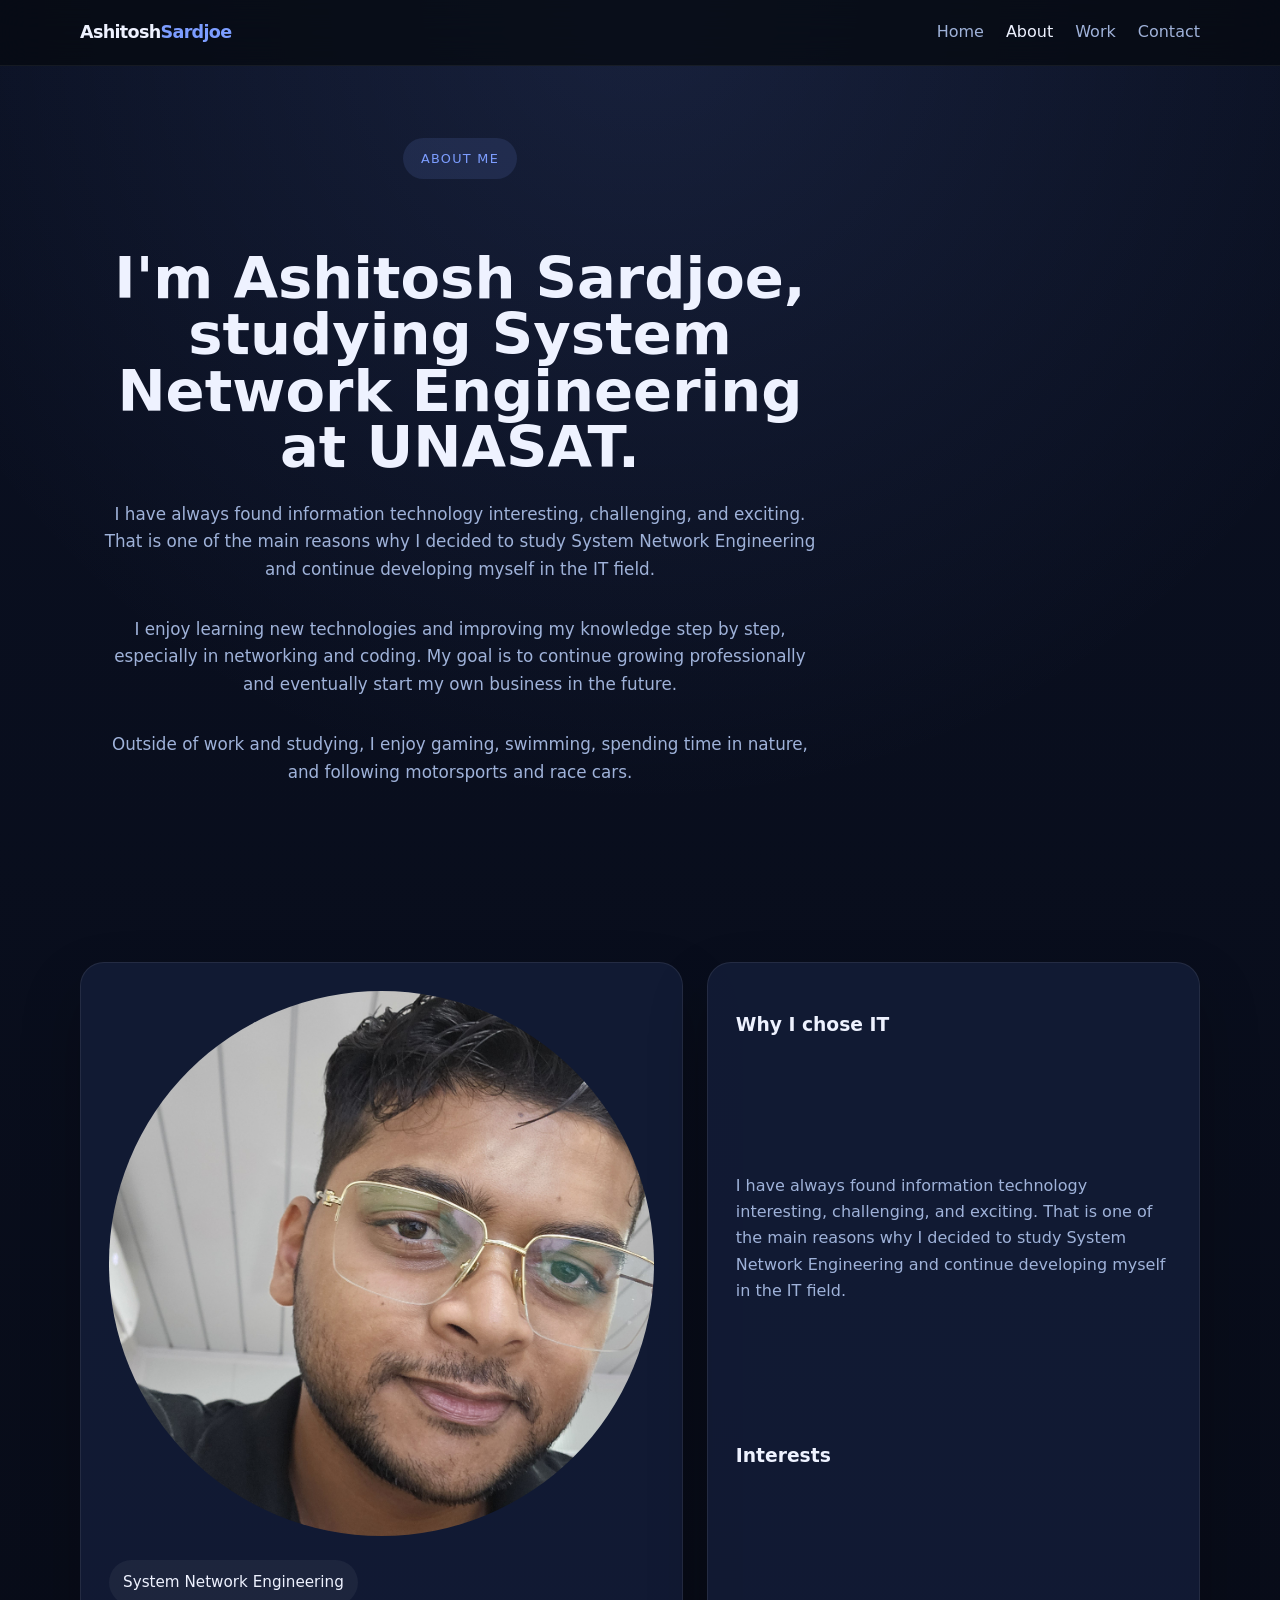
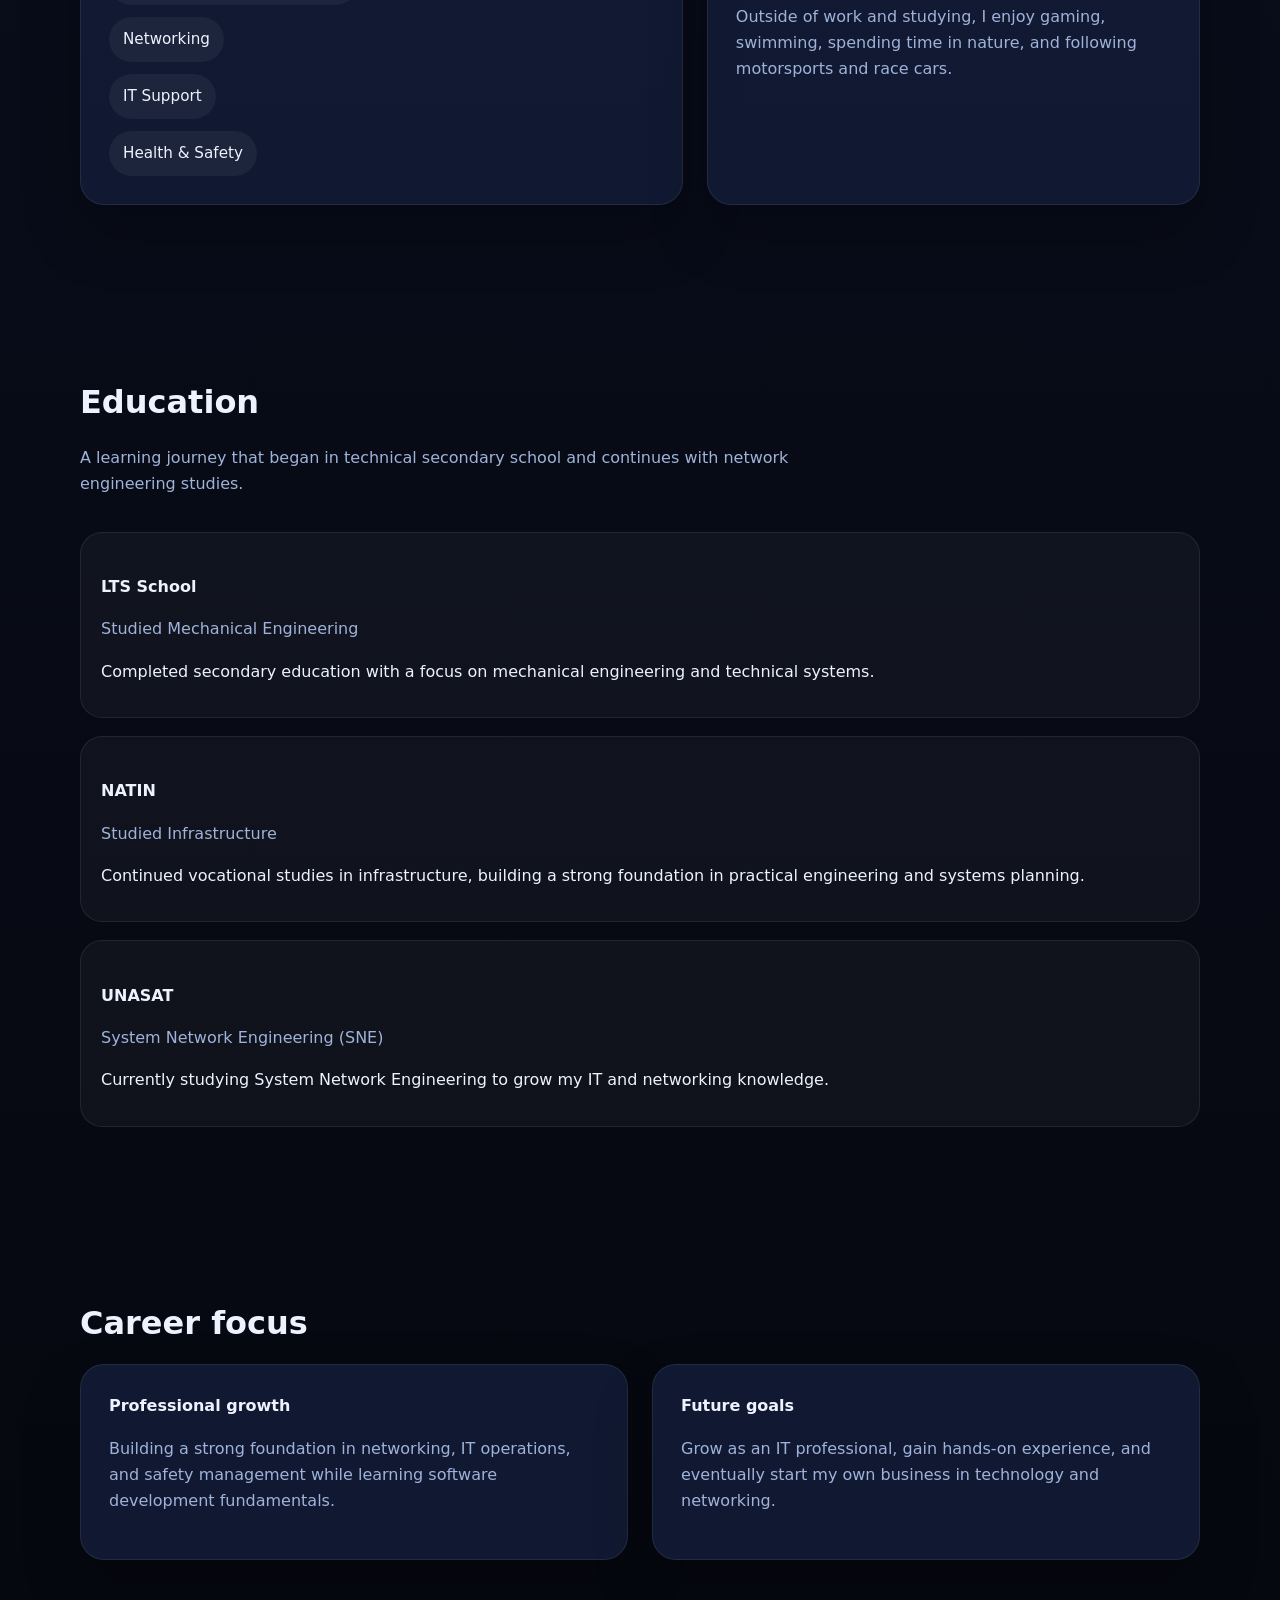
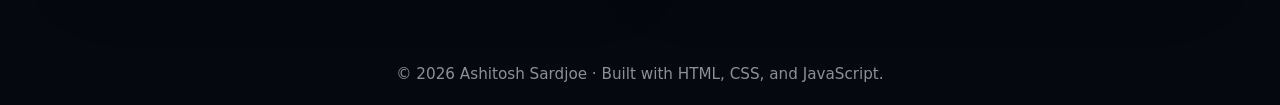
==== commit 61ae1c0a: "Add files via upload" ====
--- a/about.html
+++ b/about.html
@@ -4,7 +4,7 @@
   <meta charset="UTF-8" />
   <meta name="viewport" content="width=device-width, initial-scale=1.0" />
   <title>About | Portfolio</title>
-  <link rel="stylesheet" href="./css/main.css" />
+  <link rel="stylesheet" href="css/main.css" />
 </head>
 <body>
   <header class="site-header">
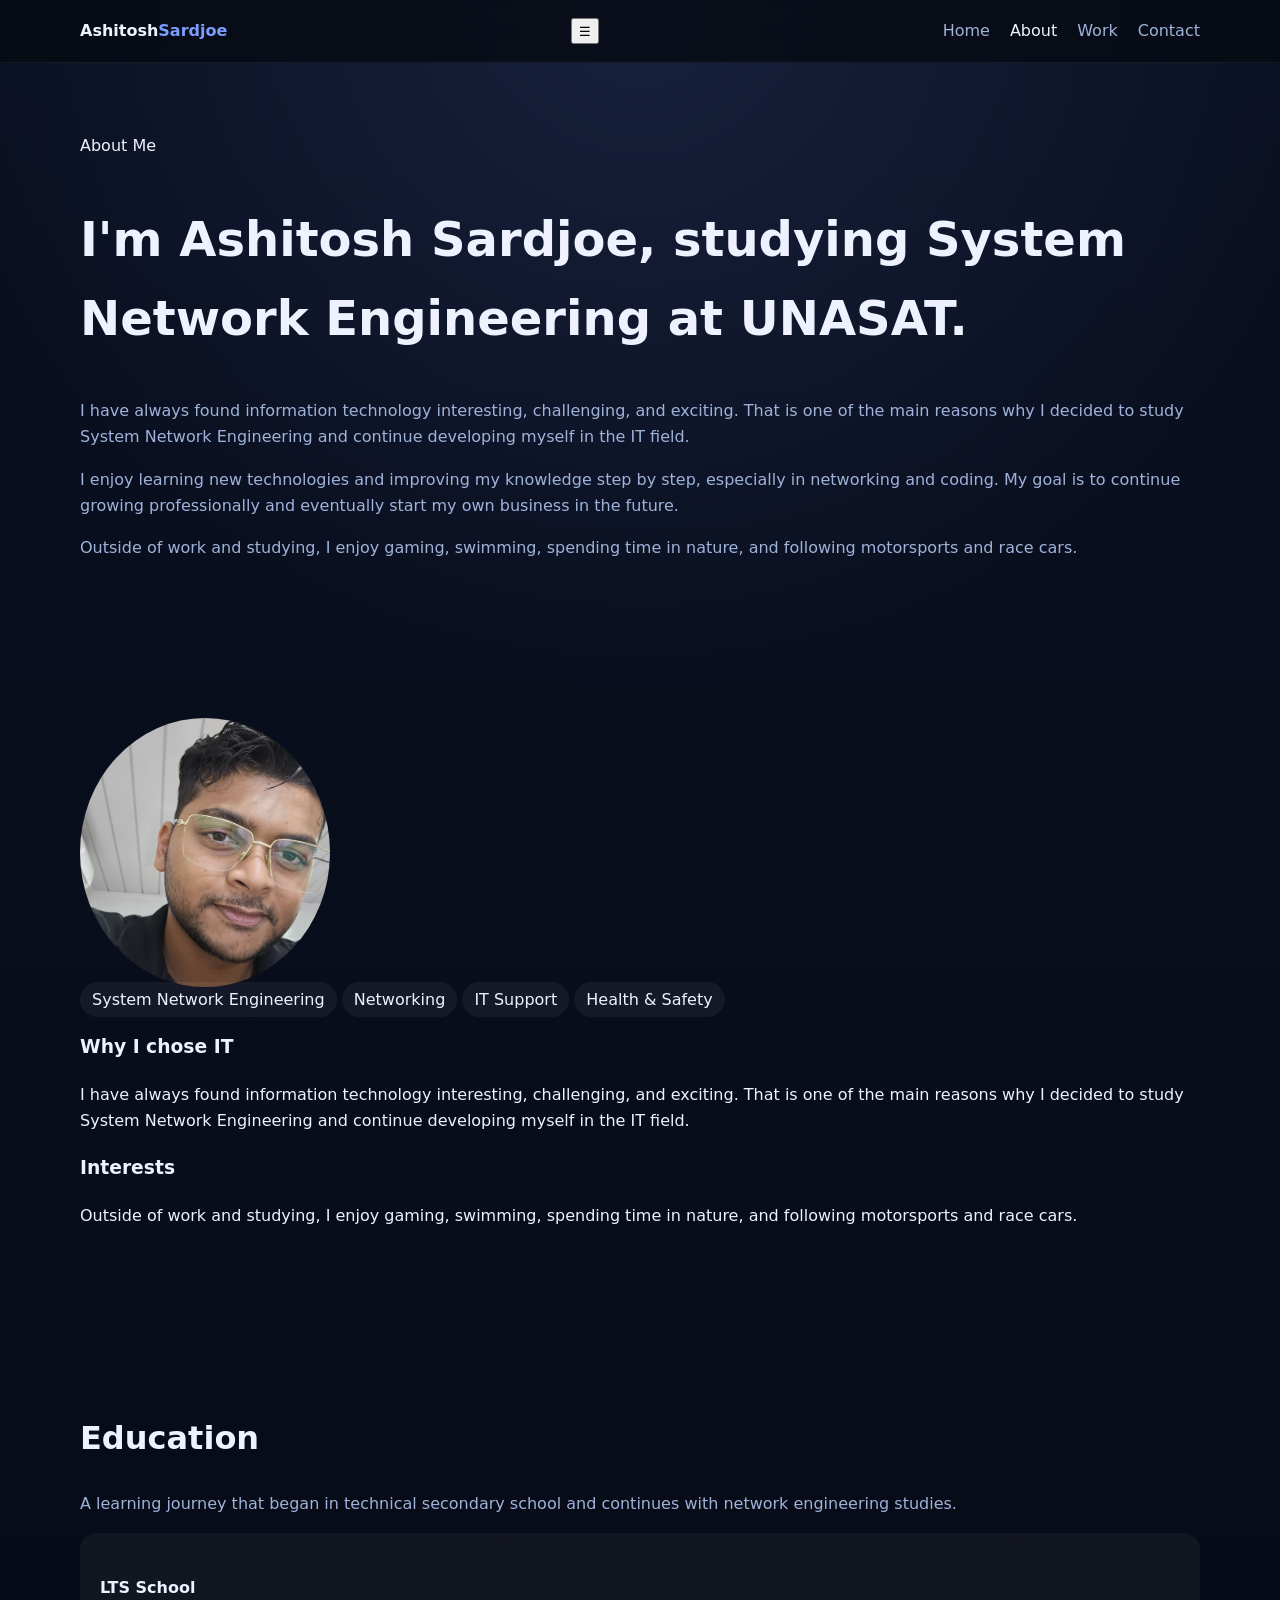
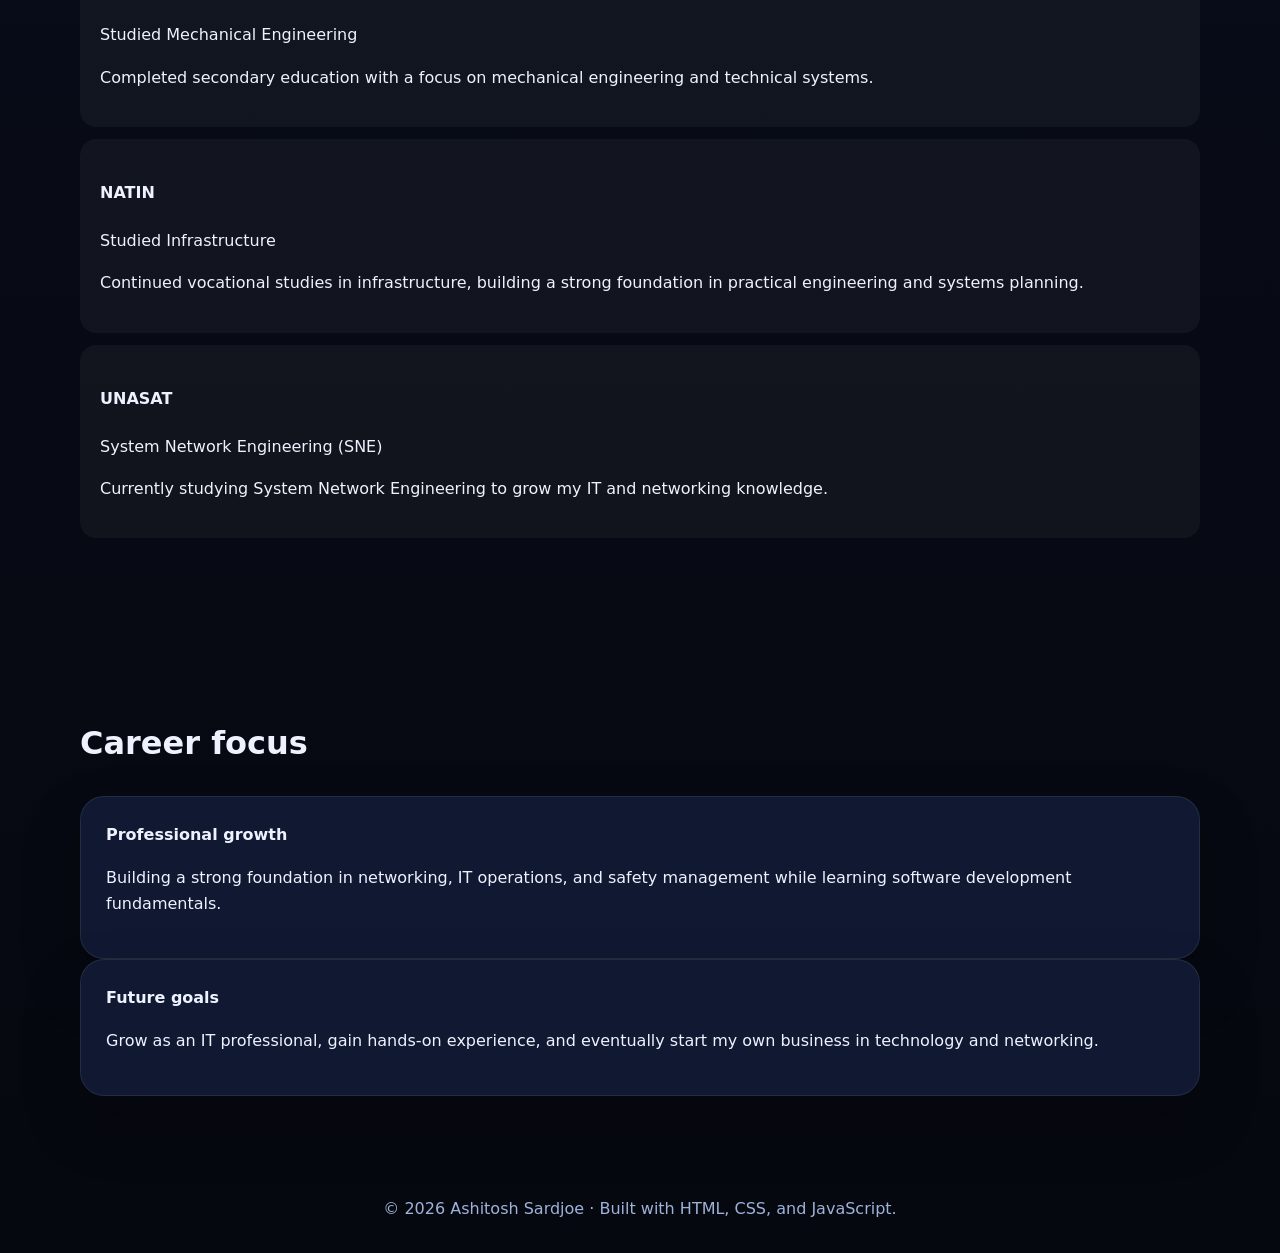
==== commit ccdd872b: "Fix stylesheet links and add missing CSS files for assessment requirements - Add css/work.css and cs" ====
--- a/about.html
+++ b/about.html
@@ -1,96 +1,96 @@
-<!DOCTYPE html>
-<html lang="en">
-<head>
-  <meta charset="UTF-8" />
-  <meta name="viewport" content="width=device-width, initial-scale=1.0" />
-  <title>About | Portfolio</title>
-  <link rel="stylesheet" href="css/main.css" />
-</head>
-<body>
-  <header class="site-header">
-    <div class="container navbar">
-      <a class="brand" href="index.html">Ashitosh<span>Sardjoe</span></a>
-      <button class="nav-toggle" type="button" aria-label="Toggle navigation">☰</button>
-      <nav class="nav-links">
-        <a href="index.html">Home</a>
-        <a href="about.html" class="active">About</a>
-        <a href="work.html">Work</a>
-        <a href="contact.html">Contact</a>
-      </nav>
-    </div>
-  </header>
-
-  <main class="container">
-    <section class="section">
-      <div class="hero-content">
-        <span class="eyebrow">About Me</span>
-        <h1 class="hero-title">I'm Ashitosh Sardjoe, studying System Network Engineering at UNASAT.</h1>
-        <p class="hero-text">I have always found information technology interesting, challenging, and exciting. That is one of the main reasons why I decided to study System Network Engineering and continue developing myself in the IT field.</p>
-        <p class="hero-text">I enjoy learning new technologies and improving my knowledge step by step, especially in networking and coding. My goal is to continue growing professionally and eventually start my own business in the future.</p>
-        <p class="hero-text">Outside of work and studying, I enjoy gaming, swimming, spending time in nature, and following motorsports and race cars.</p>
-      </div>
-    </section>
-
-    <section class="section">
-      <div class="profile-grid">
-        <div class="profile-card">
-          <img class="profile-photo" src="profile.jpg" alt="Ashitosh Sardjoe profile picture" />
-          <div class="badge-list">
-            <span class="badge">System Network Engineering</span>
-            <span class="badge">Networking</span>
-            <span class="badge">IT Support</span>
-            <span class="badge">Health & Safety</span>
-          </div>
-        </div>
-
-        <div class="profile-card">
-          <h3>Why I chose IT</h3>
-          <p>I have always found information technology interesting, challenging, and exciting. That is one of the main reasons why I decided to study System Network Engineering and continue developing myself in the IT field.</p>
-
-          <h3>Interests</h3>
-          <p>Outside of work and studying, I enjoy gaming, swimming, spending time in nature, and following motorsports and race cars.</p>
-        </div>
-      </div>
-    </section>
-
-    <section class="section">
-      <h2 class="section-title">Education</h2>
-      <p class="section-desc">A learning journey that began in technical secondary school and continues with network engineering studies.</p>
-      <div class="timeline">
-        <article class="timeline-item">
-          <h4>LTS School</h4>
-          <p class="timeline-meta">Studied Mechanical Engineering</p>
-          <p>Completed secondary education with a focus on mechanical engineering and technical systems.</p>
-        </article>
-        <article class="timeline-item">
-          <h4>NATIN</h4>
-          <p class="timeline-meta">Studied Infrastructure</p>
-          <p>Continued vocational studies in infrastructure, building a strong foundation in practical engineering and systems planning.</p>
-        </article>
-        <article class="timeline-item">
-          <h4>UNASAT</h4>
-          <p class="timeline-meta">System Network Engineering (SNE)</p>
-          <p>Currently studying System Network Engineering to grow my IT and networking knowledge.</p>
-        </article>
-      </div>
-    </section>
-
-    <section class="section">
-      <h2 class="section-title">Career focus</h2>
-      <div class="grid grid-2">
-        <div class="card">
-          <strong>Professional growth</strong>
-          <p>Building a strong foundation in networking, IT operations, and safety management while learning software development fundamentals.</p>
-        </div>
-        <div class="card">
-          <strong>Future goals</strong>
-          <p>Grow as an IT professional, gain hands-on experience, and eventually start my own business in technology and networking.</p>
-        </div>
-      </div>
-    </section>
-  </main>
-
-  <footer class="footer">© 2026 Ashitosh Sardjoe · Built with HTML, CSS, and JavaScript.</footer>
-  <script src="main.js"></script>
-</body>
+<!DOCTYPE html>
+<html lang="en">
+<head>
+  <meta charset="UTF-8" />
+  <meta name="viewport" content="width=device-width, initial-scale=1.0" />
+  <title>About | Portfolio</title>
+  <link rel="stylesheet" href="css/main.css" />
+</head>
+<body>
+  <header class="site-header">
+    <div class="container navbar">
+      <a class="brand" href="index.html">Ashitosh<span>Sardjoe</span></a>
+      <button class="nav-toggle" type="button" aria-label="Toggle navigation">☰</button>
+      <nav class="nav-links">
+        <a href="index.html">Home</a>
+        <a href="about.html" class="active">About</a>
+        <a href="work.html">Work</a>
+        <a href="contact.html">Contact</a>
+      </nav>
+    </div>
+  </header>
+
+  <main class="container">
+    <section class="section">
+      <div class="hero-content">
+        <span class="eyebrow">About Me</span>
+        <h1 class="hero-title">I'm Ashitosh Sardjoe, studying System Network Engineering at UNASAT.</h1>
+        <p class="hero-text">I have always found information technology interesting, challenging, and exciting. That is one of the main reasons why I decided to study System Network Engineering and continue developing myself in the IT field.</p>
+        <p class="hero-text">I enjoy learning new technologies and improving my knowledge step by step, especially in networking and coding. My goal is to continue growing professionally and eventually start my own business in the future.</p>
+        <p class="hero-text">Outside of work and studying, I enjoy gaming, swimming, spending time in nature, and following motorsports and race cars.</p>
+      </div>
+    </section>
+
+    <section class="section">
+      <div class="profile-grid">
+        <div class="profile-card">
+          <img class="profile-photo" src="img/profile.jpg" alt="Ashitosh Sardjoe profile picture" />
+          <div class="badge-list">
+            <span class="badge">System Network Engineering</span>
+            <span class="badge">Networking</span>
+            <span class="badge">IT Support</span>
+            <span class="badge">Health & Safety</span>
+          </div>
+        </div>
+
+        <div class="profile-card">
+          <h3>Why I chose IT</h3>
+          <p>I have always found information technology interesting, challenging, and exciting. That is one of the main reasons why I decided to study System Network Engineering and continue developing myself in the IT field.</p>
+
+          <h3>Interests</h3>
+          <p>Outside of work and studying, I enjoy gaming, swimming, spending time in nature, and following motorsports and race cars.</p>
+        </div>
+      </div>
+    </section>
+
+    <section class="section">
+      <h2 class="section-title">Education</h2>
+      <p class="section-desc">A learning journey that began in technical secondary school and continues with network engineering studies.</p>
+      <div class="timeline">
+        <article class="timeline-item">
+          <h4>LTS School</h4>
+          <p class="timeline-meta">Studied Mechanical Engineering</p>
+          <p>Completed secondary education with a focus on mechanical engineering and technical systems.</p>
+        </article>
+        <article class="timeline-item">
+          <h4>NATIN</h4>
+          <p class="timeline-meta">Studied Infrastructure</p>
+          <p>Continued vocational studies in infrastructure, building a strong foundation in practical engineering and systems planning.</p>
+        </article>
+        <article class="timeline-item">
+          <h4>UNASAT</h4>
+          <p class="timeline-meta">System Network Engineering (SNE)</p>
+          <p>Currently studying System Network Engineering to grow my IT and networking knowledge.</p>
+        </article>
+      </div>
+    </section>
+
+    <section class="section">
+      <h2 class="section-title">Career focus</h2>
+      <div class="grid grid-2">
+        <div class="card">
+          <strong>Professional growth</strong>
+          <p>Building a strong foundation in networking, IT operations, and safety management while learning software development fundamentals.</p>
+        </div>
+        <div class="card">
+          <strong>Future goals</strong>
+          <p>Grow as an IT professional, gain hands-on experience, and eventually start my own business in technology and networking.</p>
+        </div>
+      </div>
+    </section>
+  </main>
+
+  <footer class="footer">© 2026 Ashitosh Sardjoe · Built with HTML, CSS, and JavaScript.</footer>
+  <script src="js/main.js"></script>
+</body>
 </html>
--- a/css/main.css
+++ b/css/main.css
@@ -1,3 +1,6 @@
+/* =========================
+   ROOT VARIABLES + BASE
+========================= */
 :root {
   --bg: #070b1c;
   --surface: rgba(19, 28, 54, 0.92);
@@ -6,25 +9,20 @@
   --text: #eef2ff;
   --muted: #9fb2d9;
   --accent: #7c9dff;
-  --accent-strong: #9ab7ff;
   --radius: 24px;
   --shadow: 0 28px 60px rgba(0, 0, 0, 0.24);
   --border: rgba(255, 255, 255, 0.08);
-  font-family: Inter, system-ui, -apple-system, BlinkMacSystemFont, "Segoe UI", sans-serif;
+  font-family: Inter, system-ui, sans-serif;
 }
 
 * {
   box-sizing: border-box;
-}
-
-html {
-  scroll-behavior: smooth;
 }
 
 body {
   margin: 0;
   min-height: 100vh;
-  background: radial-gradient(circle at top, rgba(124, 157, 255, 0.12), transparent 24%),
+  background: radial-gradient(circle at top, rgba(124,157,255,0.12), transparent 24%),
     linear-gradient(180deg, #0a1022 0%, #06080f 100%);
   color: var(--text);
   line-height: 1.65;
@@ -40,38 +38,33 @@
   text-decoration: none;
 }
 
-button,
-input,
-textarea {
-  font: inherit;
-}
-
+/* =========================
+   LAYOUT
+========================= */
 .container {
   width: min(1120px, calc(100% - 32px));
   margin: 0 auto;
 }
 
+/* =========================
+   HEADER / NAV
+========================= */
 .site-header {
   position: sticky;
   top: 0;
-  z-index: 10;
   backdrop-filter: blur(16px);
-  background: rgba(6, 10, 17, 0.76);
-  border-bottom: 1px solid rgba(255, 255, 255, 0.06);
+  background: rgba(6,10,17,0.76);
+  border-bottom: 1px solid rgba(255,255,255,0.06);
 }
 
 .navbar {
   display: flex;
-  align-items: center;
   justify-content: space-between;
-  gap: 24px;
   padding: 18px 0;
 }
 
 .brand {
   font-weight: 800;
-  font-size: 1.1rem;
-  letter-spacing: -0.04em;
 }
 
 .brand span {
@@ -80,14 +73,11 @@
 
 .nav-links {
   display: flex;
-  gap: 22px;
-  flex-wrap: wrap;
+  gap: 20px;
 }
 
 .nav-links a {
   color: var(--muted);
-  font-weight: 500;
-  transition: color 0.2s ease;
 }
 
 .nav-links a:hover,
@@ -95,422 +85,157 @@
   color: var(--text);
 }
 
-.nav-toggle {
-  display: none;
-  align-items: center;
-  justify-content: center;
-  width: 44px;
-  height: 44px;
-  border-radius: 14px;
-  background: rgba(255, 255, 255, 0.06);
-  border: 1px solid rgba(255, 255, 255, 0.08);
+/* =========================
+   HERO
+========================= */
+.hero {
+  padding: 80px 0;
+}
+
+.hero-profile {
+  display: grid;
+  gap: 30px;
+}
+
+.hero-title {
+  font-size: 3rem;
+}
+
+.hero-text {
+  color: var(--muted);
+}
+
+.profile-photo {
+  border-radius: 50%;
+  width: 250px;
+}
+
+/* =========================
+   BUTTONS
+========================= */
+.button {
+  padding: 12px 20px;
+  background: var(--accent);
+  border-radius: 999px;
+  color: #000;
+}
+
+.button-outline {
+  background: transparent;
+  border: 1px solid var(--accent);
   color: var(--text);
-  cursor: pointer;
-}
-
-.hero {
-  min-height: calc(100vh - 84px);
-  display: grid;
-  place-items: center;
-  padding: 80px 0 56px;
-}
-
-.hero-content {
-  max-width: 760px;
-  text-align: center;
-}
-
-.hero-profile {
-  display: grid;
-  gap: 32px;
-  align-items: center;
-}
-
-.hero-copy {
-  max-width: 640px;
-}
-
-.hero-image {
-  width: min(320px, 100%);
-  justify-self: center;
-  box-shadow: 0 30px 60px rgba(0, 0, 0, 0.25);
-  border: 1px solid rgba(255, 255, 255, 0.08);
-}
-
-.profile-photo {
-  width: 100%;
-  aspect-ratio: 1 / 1;
-  object-fit: cover;
-  border-radius: 50%;
-}
-
-.eyebrow {
-  display: inline-flex;
-  padding: 10px 18px;
-  border-radius: 999px;
-  background: rgba(124, 157, 255, 0.12);
-  color: var(--accent);
-  letter-spacing: 0.1em;
-  text-transform: uppercase;
-  font-size: 0.8rem;
-  margin-bottom: 24px;
-}
-
-.hero-title {
-  font-size: clamp(2.9rem, 4.5vw, 4.8rem);
-  margin-bottom: 24px;
-  line-height: 0.98;
-}
-
-.hero-title span {
-  color: var(--accent);
-}
-
-.hero-text {
-  color: var(--muted);
-  font-size: 1.05rem;
-  max-width: 720px;
-  margin: 0 auto 32px;
-}
-
-.button-row {
-  display: inline-flex;
-  gap: 14px;
-  flex-wrap: wrap;
-  justify-content: center;
-}
-
-.button,
-.button-outline {
-  display: inline-flex;
-  align-items: center;
-  justify-content: center;
-  gap: 10px;
-  border-radius: 999px;
-  padding: 14px 24px;
-  border: none;
-  cursor: pointer;
-  transition: transform 0.2s ease, background 0.2s ease;
-}
-
-.button {
-  background: var(--accent);
-  color: #081025;
-  font-weight: 700;
-}
-
-.button:hover,
-.button-outline:hover {
-  transform: translateY(-2px);
-}
-
-.button-outline {
-  background: rgba(255, 255, 255, 0.06);
-  border: 1px solid rgba(255, 255, 255, 0.1);
-  color: var(--text);
-}
-
+}
+
+/* =========================
+   SECTIONS
+========================= */
 .section {
-  padding: 72px 0;
+  padding: 70px 0;
 }
 
 .section-title {
-  font-size: clamp(2rem, 2.5vw, 2.6rem);
-  margin-bottom: 14px;
+  font-size: 2rem;
 }
 
 .section-desc {
   color: var(--muted);
-  max-width: 760px;
-  margin-bottom: 34px;
-}
-
-.grid {
-  display: grid;
-  gap: 24px;
-}
-
-@media (min-width: 720px) {
-  .grid-2 {
-    grid-template-columns: repeat(2, minmax(0, 1fr));
-  }
-
-  .grid-3 {
-    grid-template-columns: repeat(3, minmax(0, 1fr));
-  }
-}
-
+}
+
+/* =========================
+   CARD / WORK / PROJECTS
+========================= */
 .card,
-.panel,
-.profile-card,
 .project-card,
 .contact-panel {
   background: var(--surface);
+  padding: 25px;
+  border-radius: var(--radius);
   border: 1px solid var(--border);
-  border-radius: var(--radius);
   box-shadow: var(--shadow);
 }
 
-.card,
-.panel,
-.profile-card,
-.project-card {
-  padding: 28px;
-}
-
-.card strong,
-.profile-card h3,
-.project-card h3,
-.contact-panel h3 {
-  display: block;
-  margin-bottom: 14px;
-}
-
-.card p,
-.panel p,
-.profile-card p,
-.project-card p,
-.contact-panel p {
-  color: var(--muted);
-}
-
-.badge-list,
-.tech-list,
+.timeline-item {
+  background: rgba(255,255,255,0.04);
+  padding: 20px;
+  border-radius: 16px;
+  margin-bottom: 12px;
+}
+
+/* =========================
+   SKILLS / LISTS
+========================= */
 .skill-list,
 .contact-list,
-.education-list {
+.tech-list {
   list-style: none;
   padding: 0;
-  margin: 0;
-  display: grid;
-  gap: 12px;
-}
-
-.badge,
-.tech-pill,
-.contact-item,
-.education-item {
-  display: inline-flex;
-  align-items: center;
+  display: flex;
+  flex-wrap: wrap;
   gap: 10px;
+}
+
+.badge {
+  background: rgba(255,255,255,0.05);
+  padding: 8px 12px;
   border-radius: 999px;
-  padding: 10px 14px;
-  background: rgba(255, 255, 255, 0.05);
-  color: var(--text);
-  font-size: 0.95rem;
-}
-
-.skill-list {
-  grid-template-columns: repeat(auto-fit, minmax(170px, 1fr));
-}
-
-.badge {
-  width: fit-content;
-}
-
-.profile-card {
-  display: grid;
-  gap: 24px;
-}
-
-.profile-card img {
-  width: 100%;
-  object-fit: cover;
-}
-
-.profile-grid {
-  display: grid;
-  gap: 24px;
-}
-
-@media (min-width: 900px) {
-  .hero-profile {
-    grid-template-columns: 1.3fr 0.9fr;
-    text-align: left;
-  }
-
-  .hero-copy {
-    margin: 0;
-  }
-
-  .profile-grid {
-    grid-template-columns: 1.1fr 0.9fr;
-  }
-}
-
-.experience-card {
-  padding: 24px;
-}
-
-.experience-card h3 {
-  margin-bottom: 8px;
-}
-
-.experience-meta {
-  color: var(--accent);
-  margin-bottom: 10px;
-}
-
-.timeline {
-  display: grid;
-  gap: 18px;
-}
-
-.timeline-item {
-  background: rgba(255, 255, 255, 0.04);
-  border: 1px solid rgba(255, 255, 255, 0.08);
-  border-radius: 22px;
-  padding: 20px;
-}
-
-.timeline-item h4 {
-  margin-bottom: 8px;
-}
-
-.timeline-item p {
-  margin-bottom: 12px;
-}
-
-.timeline-meta {
-  color: var(--muted);
-}
-
-.project-card {
-  display: grid;
-  gap: 18px;
-}
-
+}
+
+/* =========================
+   WORK PAGE
+========================= */
 .project-card img {
-  border-radius: 20px;
-  min-height: 180px;
-  object-fit: cover;
-}
-
-.project-info {
+  border-radius: 16px;
+}
+
+.project-footer {
+  display: flex;
+  justify-content: space-between;
+}
+
+/* =========================
+   CONTACT PAGE
+========================= */
+.contact-panel {
+  display: grid;
+  gap: 20px;
+}
+
+.contact-list {
   display: grid;
   gap: 10px;
 }
 
-.project-footer {
-  display: flex;
-  align-items: center;
-  justify-content: space-between;
-  flex-wrap: wrap;
-  gap: 14px;
-}
-
-.project-link {
-  color: var(--accent);
-  font-weight: 700;
-}
-
-.contact-panel {
-  display: grid;
-  gap: 20px;
-  padding: 32px;
-}
-
-.contact-grid {
-  display: grid;
-  gap: 24px;
-}
-
-@media (min-width: 860px) {
-  .contact-grid {
-    grid-template-columns: 1.08fr 0.92fr;
-  }
-}
-
-.form-row {
-  display: grid;
-  gap: 18px;
-}
-
-.form-row-2 {
-  grid-template-columns: repeat(2, minmax(0, 1fr));
-}
-
 .form-group {
   display: grid;
-  gap: 10px;
-}
-
-.form-group label {
-  font-weight: 600;
-}
-
-.form-group input,
-.form-group textarea {
-  width: 100%;
-  border-radius: 18px;
-  border: 1px solid rgba(255, 255, 255, 0.12);
-  background: rgba(255, 255, 255, 0.04);
-  color: var(--text);
-  padding: 14px 16px;
-  outline: none;
-}
-
-.form-group textarea {
-  min-height: 160px;
-  resize: vertical;
-}
-
-.form-submit {
-  width: fit-content;
-  background: var(--accent);
-  color: #081025;
-  border: none;
-  border-radius: 999px;
-  padding: 14px 26px;
-  font-weight: 700;
-  cursor: pointer;
-}
-
-.form-success {
-  color: #b5f1c2;
-  margin-top: 10px;
-}
-
+  gap: 8px;
+}
+
+input, textarea {
+  padding: 12px;
+  border-radius: 12px;
+  border: 1px solid rgba(255,255,255,0.1);
+  background: rgba(255,255,255,0.03);
+  color: white;
+}
+
+/* =========================
+   FOOTER
+========================= */
 .footer {
   text-align: center;
-  padding: 30px 0 18px;
-  color: rgba(255, 255, 255, 0.55);
-  font-size: 0.95rem;
-}
-
-.section-divider {
-  height: 1px;
-  background: rgba(255, 255, 255, 0.06);
-  border: none;
-}
-
+  padding: 30px;
+  color: var(--muted);
+}
+
+/* =========================
+   RESPONSIVE
+========================= */
 @media (max-width: 780px) {
-  .navbar {
-    flex-wrap: wrap;
+  .hero-title {
+    font-size: 2rem;
   }
 
-  .nav-toggle {
-    display: inline-flex;
+  .nav-links {
+    flex-direction: column;
   }
-
-  .nav-links {
-    width: 100%;
-    gap: 16px;
-    flex-direction: column;
-    max-height: 0;
-    overflow: hidden;
-    transition: max-height 0.3s ease;
-  }
-
-  .nav-links.open {
-    max-height: 260px;
-  }
-
-  .hero {
-    padding-top: 60px;
-  }
-
-  .form-row-2 {
-    grid-template-columns: 1fr;
-  }
-}
+}
